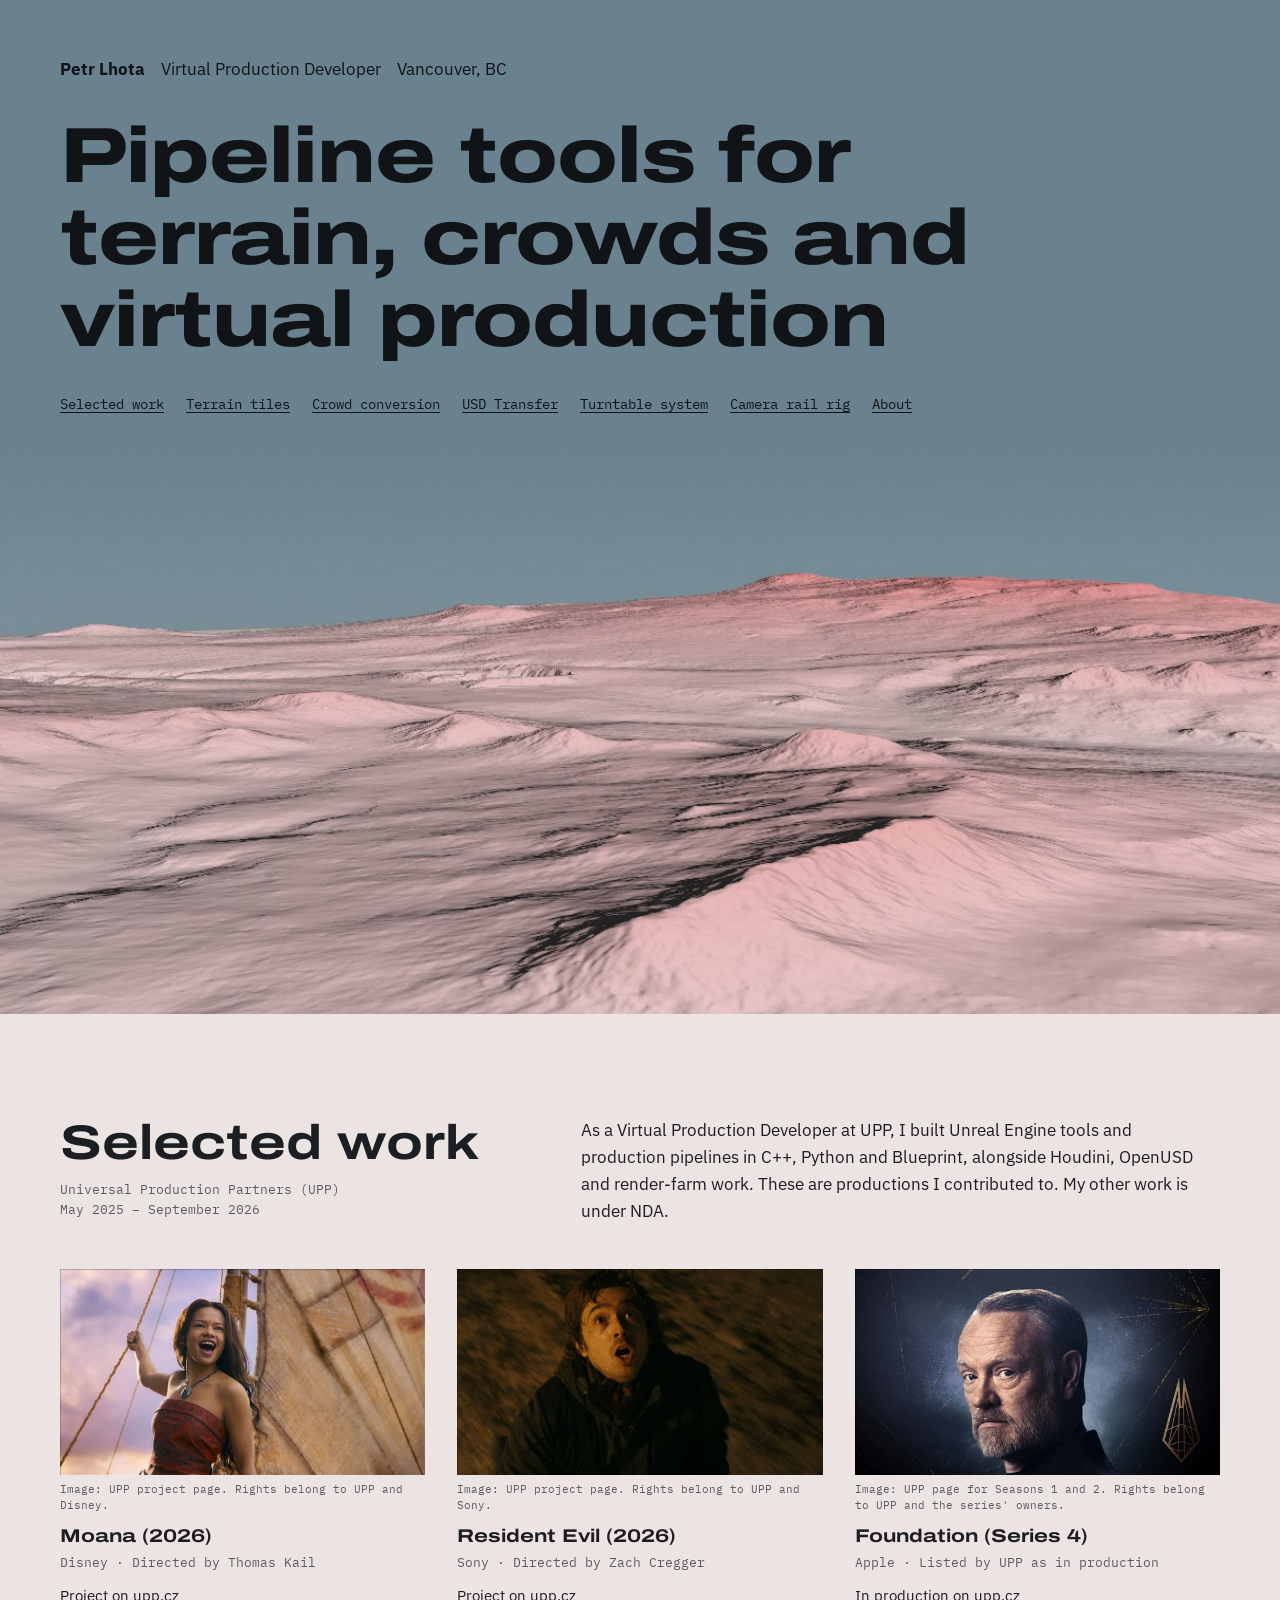
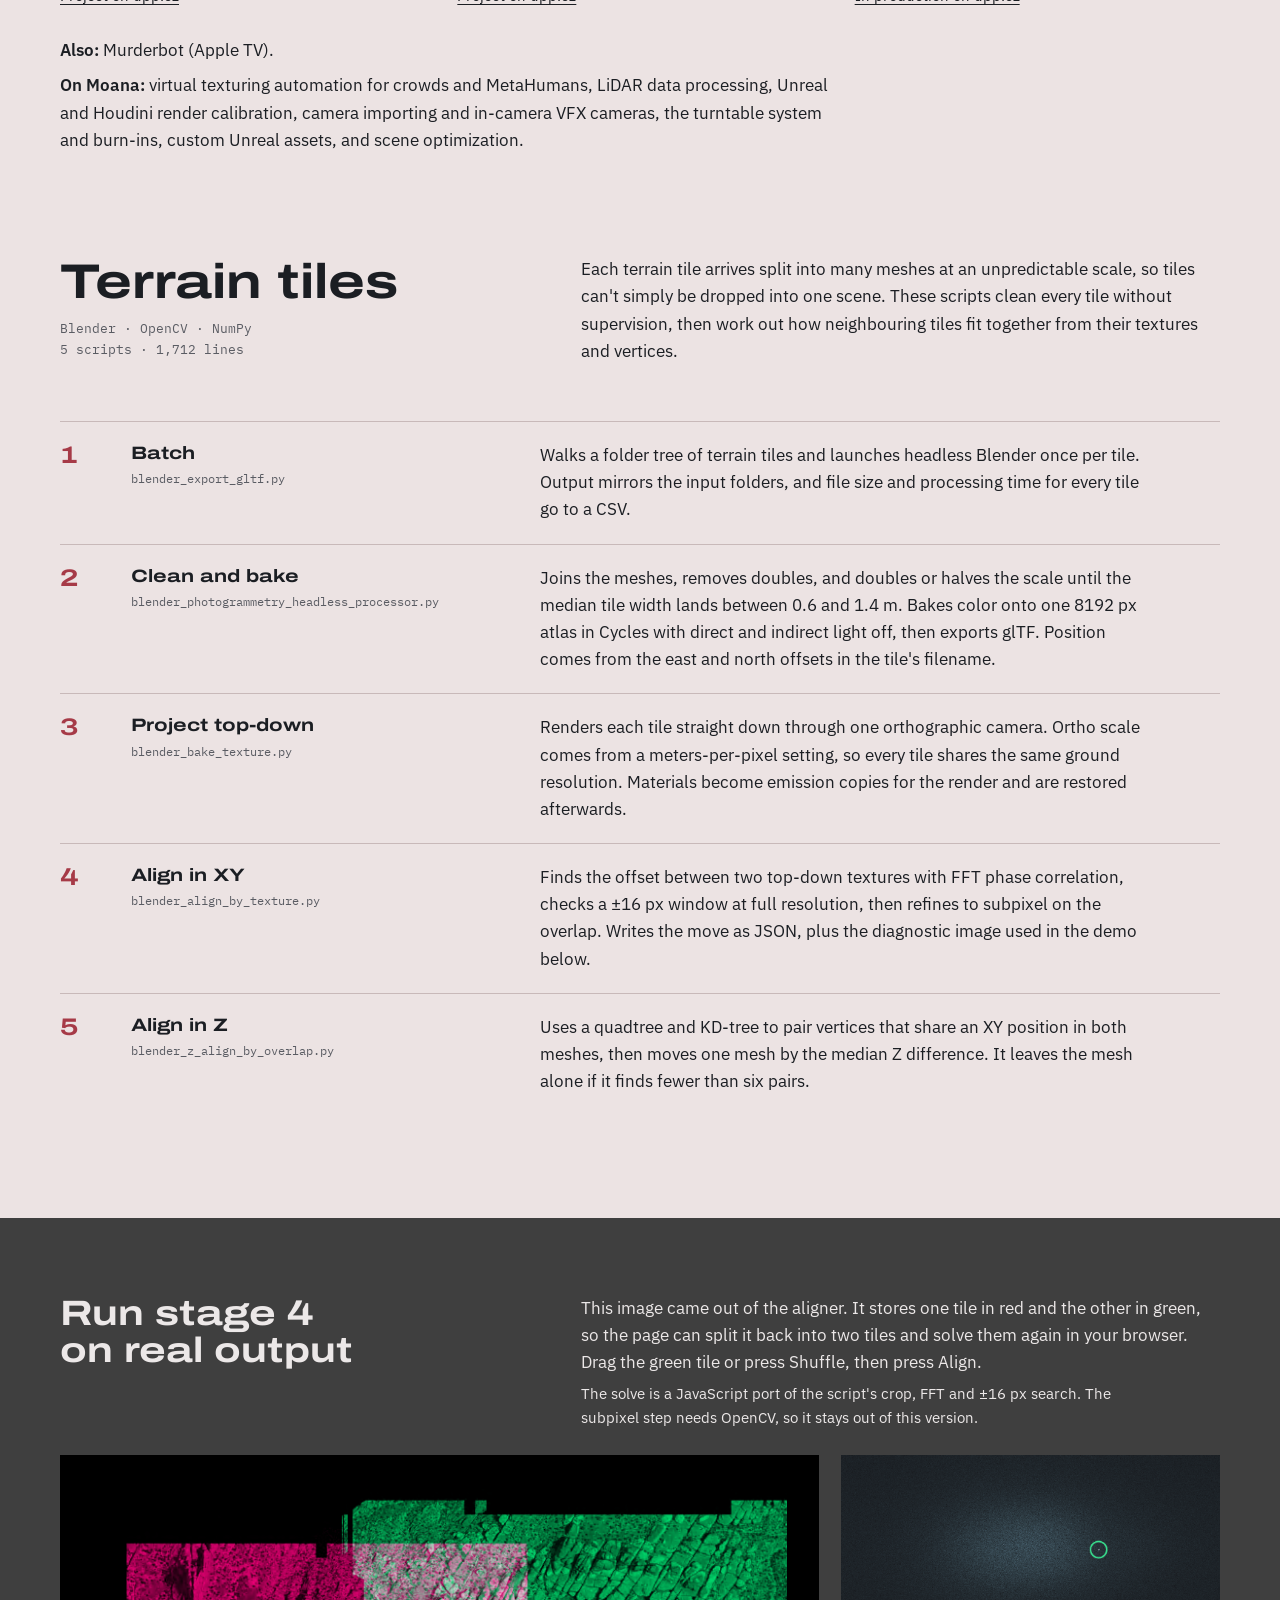
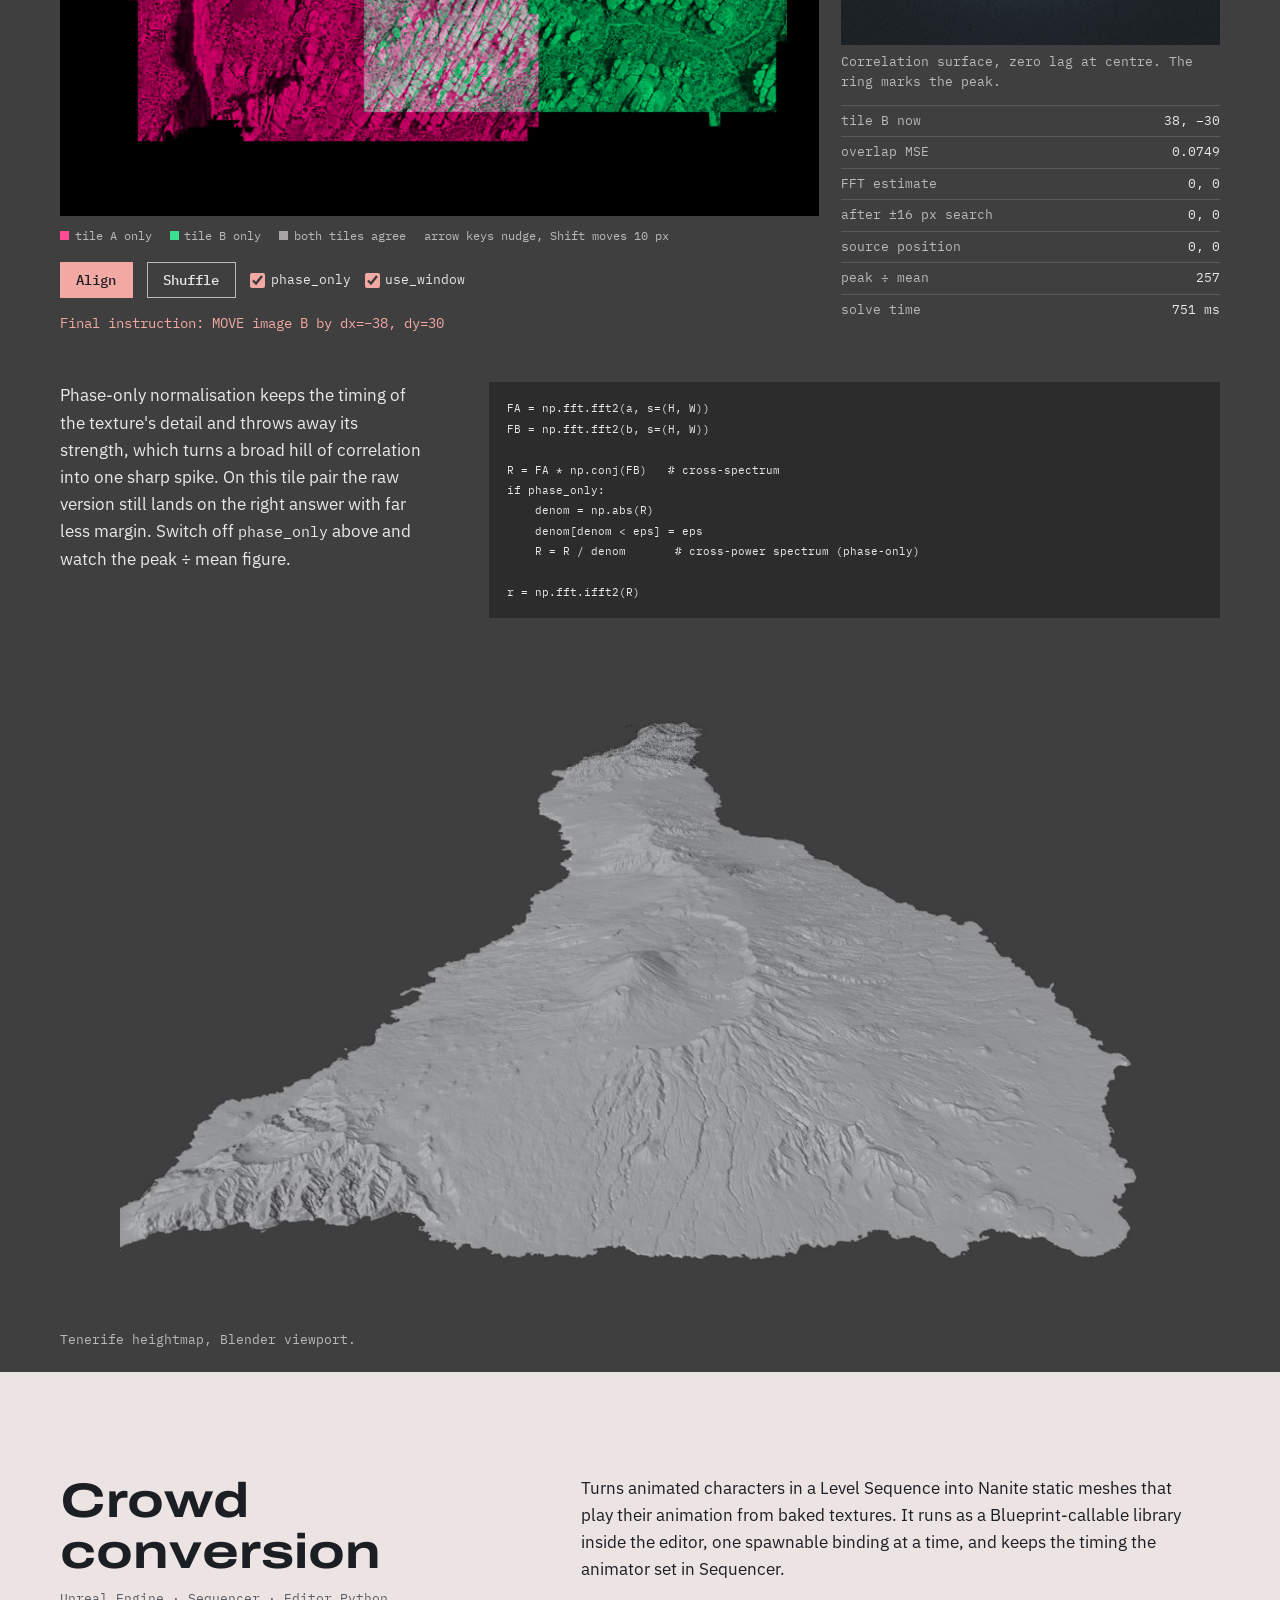
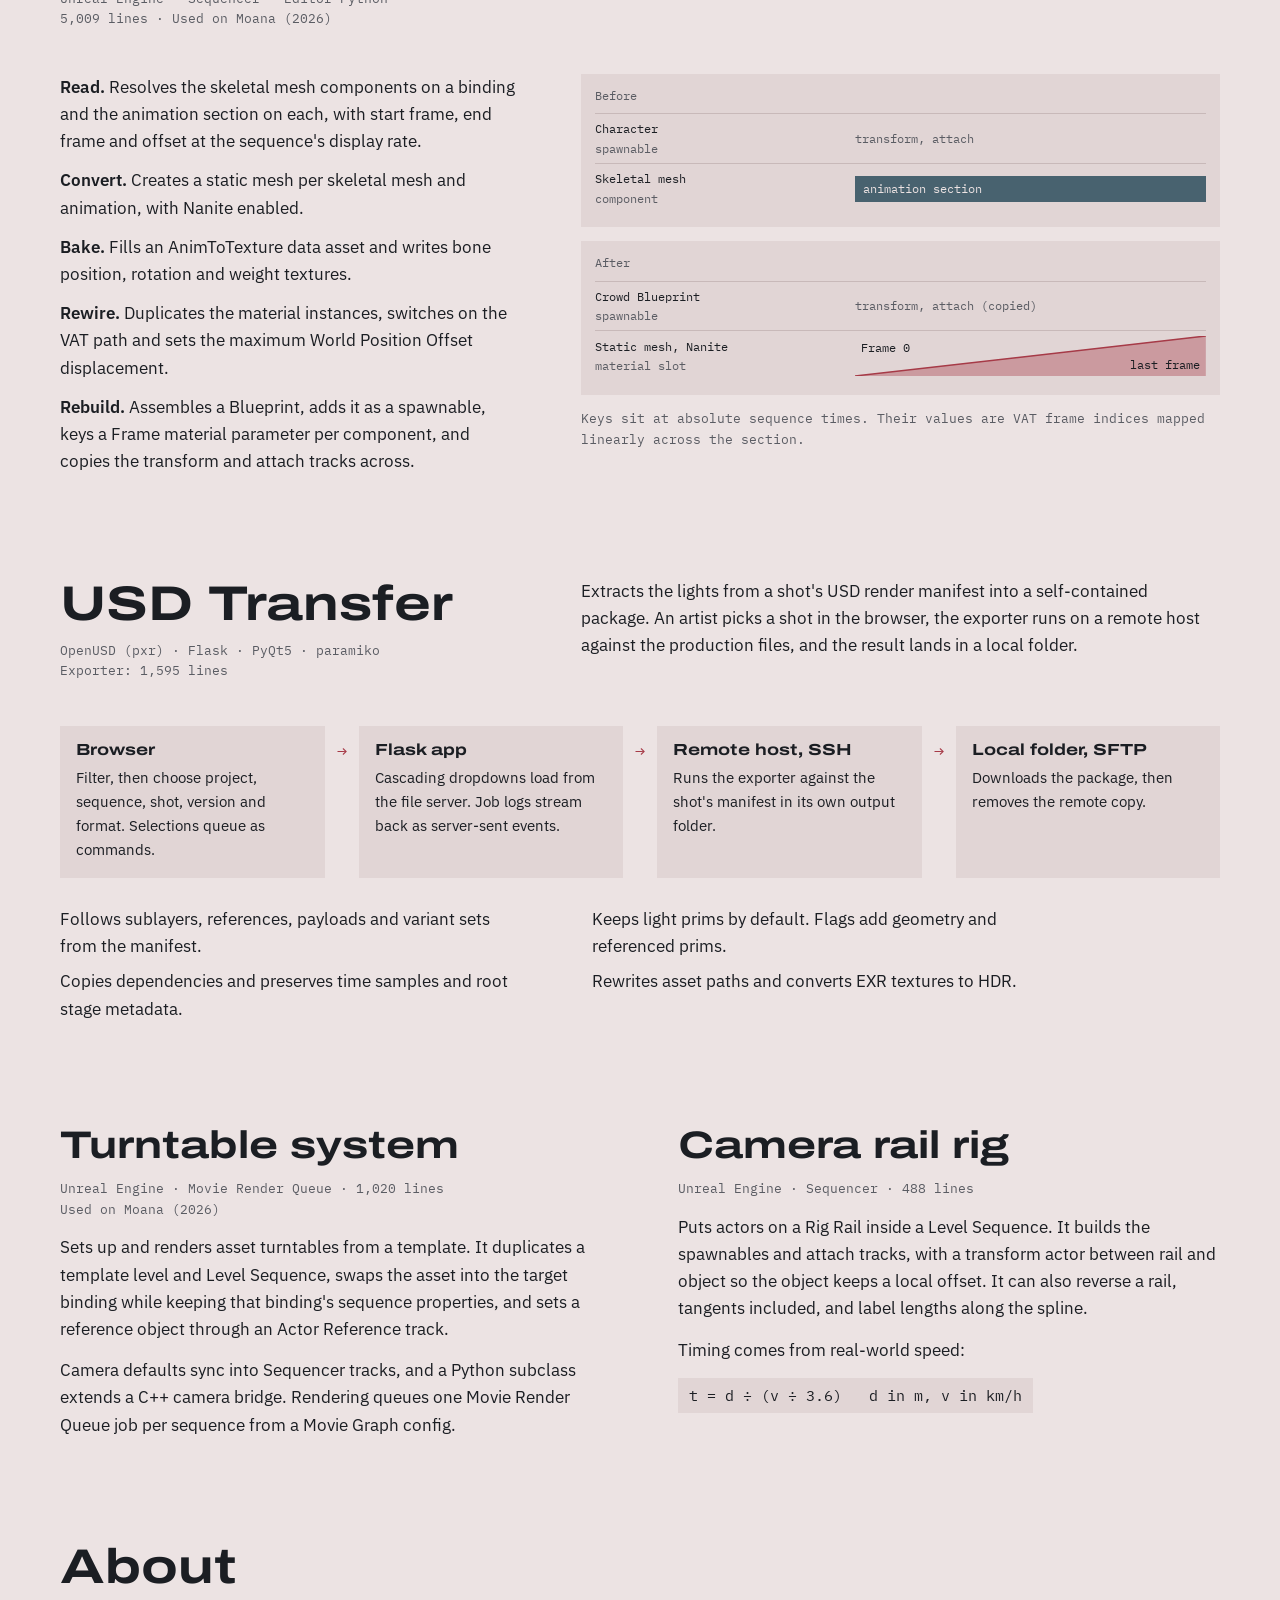
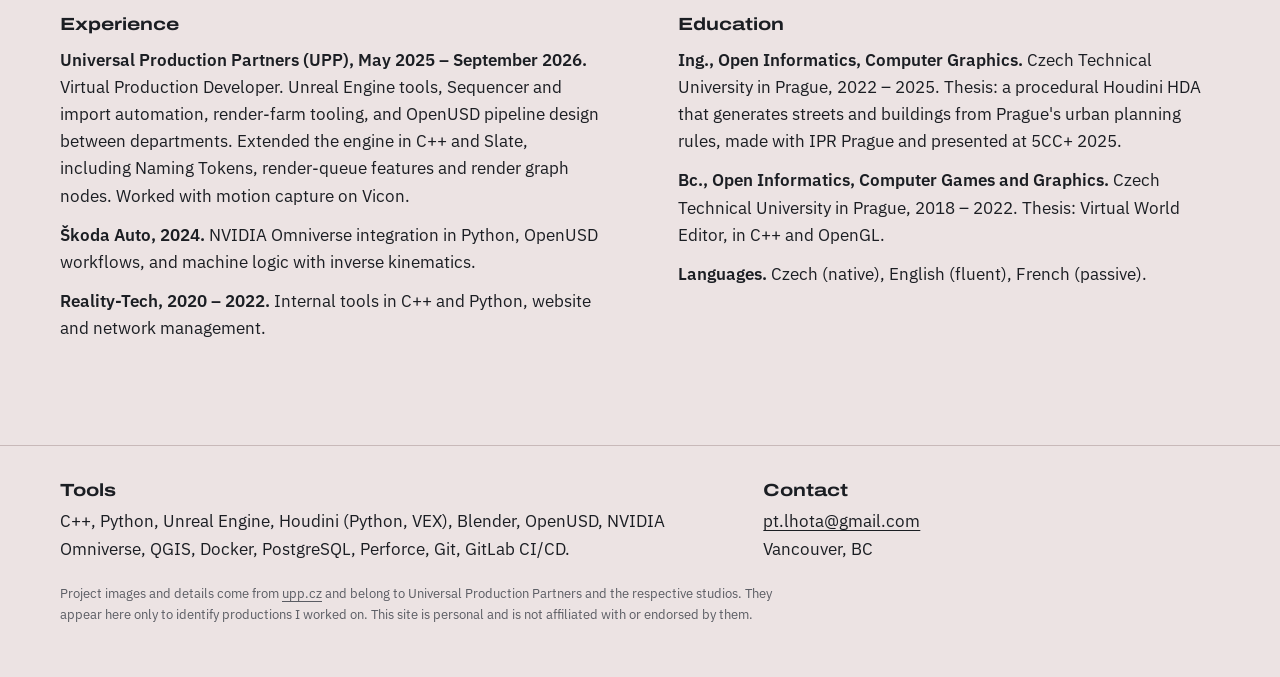
==== index.html @ bfefd185 "Publish portfolio site Co-Authored-By: Claude Opus 5.5 <noreply@anthropic.com>" ====
<!doctype html>
<html lang="en">
<head>
<meta charset="utf-8">
<meta name=viewport content="width=device-width,initial-scale=1,viewport-fit=cover"><style>:root{color-scheme:light;box-sizing:border-box;padding-top:env(safe-area-inset-top,0px);padding-bottom:env(safe-area-inset-bottom,0px)}html{scroll-padding-top:env(safe-area-inset-top,0px)}body{margin:0;padding:0;font:14px -apple-system,BlinkMacSystemFont,sans-serif;background:#fff;color:#000}img{max-width:100%}[hidden]:not([hidden=until-found i]){display:none!important}</style>
<title>Petr Lhota | Virtual Production Developer</title>
<meta name="description" content="Petr Lhota, Virtual Production Developer. Pipeline tools for terrain, crowds and virtual production.">
<meta property="og:title" content="Petr Lhota | Virtual Production Developer">
<meta property="og:description" content="Petr Lhota, Virtual Production Developer. Pipeline tools for terrain, crowds and virtual production.">
<meta property="og:type" content="website">
<meta property="og:url" content="https://peeteal.github.io/code_portfolio/">
<link rel="preconnect" href="https://fonts.googleapis.com">
<link rel="preconnect" href="https://fonts.gstatic.com" crossorigin>
<link rel="stylesheet" href="https://fonts.googleapis.com/css2?family=Archivo:wdth,wght@62..125,500..800&family=IBM+Plex+Mono:wght@400;500&family=IBM+Plex+Sans:ital,wght@0,400;0,500;0,600;1,400&display=swap">
<style>
/* Layout: the hero grows out of the terrain render's own sky, the body takes its pale rock tone,
   and the demo sits in a band of Blender viewport grey so the Tenerife render bleeds into it. */
:root {
  --bg: #ECE3E3; --surface: #E1D5D5; --ink: #1B1E23; --muted: #5A5C63; --line: #C8B9B9;
  --accent: #A63A47; --slate: #48626F;
  --sky: #6A828F; --sky-ink: #101417;
  --vp: #3F3F3F; --vp-deep: #2C2C2D; --vp-ink: #ECE8E8; --vp-muted: #BDB9B9; --vp-line: #5A5A5B;
  --chan-a: #FF4B93; --chan-b: #39E08F; --hot: #F2A9A4;
  --display: "Archivo", "Arial Narrow", Arial, sans-serif;
  --body: "IBM Plex Sans", "Segoe UI", system-ui, sans-serif;
  --mono: "IBM Plex Mono", ui-monospace, Consolas, monospace;
  --gutter: clamp(16px, 4vw, 40px);
}
@media (prefers-color-scheme: dark) {
  :root:not([data-theme="light"]) {
    --bg: #191B1F; --surface: #23262B; --ink: #EEE6E5; --muted: #A9A4A8; --line: #383C43;
    --accent: #F2A9A4; --slate: #9AB5C3; color-scheme: dark;
  }
}
:root[data-theme="dark"] {
  --bg: #191B1F; --surface: #23262B; --ink: #EEE6E5; --muted: #A9A4A8; --line: #383C43;
  --accent: #F2A9A4; --slate: #9AB5C3; color-scheme: dark;
}

body { background: var(--bg); color: var(--ink); font: 400 1.0625rem/1.6 var(--body); }
*, *::before, *::after { box-sizing: border-box; }
img, canvas, svg { display: block; max-width: 100%; }
a { color: inherit; text-underline-offset: 3px; text-decoration-thickness: 1px; }
a:hover { color: var(--accent); }
:focus-visible { outline: 2px solid var(--accent); outline-offset: 2px; }
h1, h2, h3, p, ol, ul, dl, dd, figure, pre { margin: 0; padding: 0; }
ol, ul { list-style: none; }
h1, h2, h3 { font-family: var(--display); font-stretch: 125%; font-weight: 700; line-height: 1.05; text-wrap: balance; }
code, pre, .mono { font-family: var(--mono); font-size: .86em; }

.wrap {
  max-width: 1240px; margin-inline: auto;
  padding-left: max(var(--gutter), env(safe-area-inset-left, 0px));
  padding-right: max(var(--gutter), env(safe-area-inset-right, 0px));
}

/* Hero */
.hero { background: var(--sky); color: var(--sky-ink); }
.hero .wrap { display: grid; gap: clamp(20px, 3vw, 32px); padding-top: clamp(28px, 5vw, 56px); padding-bottom: clamp(20px, 3vw, 36px); }
.who { display: flex; flex-wrap: wrap; align-items: baseline; gap: 8px 16px; }
.hero h1 { font-size: clamp(2.05rem, 6.1vw, 5.1rem); font-weight: 800; letter-spacing: -.012em; max-width: 19ch; }
.hero nav { font-family: var(--mono); font-size: .86rem; display: flex; flex-wrap: wrap; gap: 6px 22px; }
.hero a:hover { color: var(--sky-ink); text-decoration-thickness: 2px; }
.hero :focus-visible { outline-color: var(--sky-ink); }
.hero-img { width: 100%; height: clamp(210px, 44vw, 700px); object-fit: cover; object-position: top; }
.cap { font-family: var(--mono); font-size: .8rem; color: var(--muted); }

/* Sections */
.section { padding-block: clamp(52px, 8vw, 104px); }
.section + .section { padding-top: 0; }
.head { display: grid; grid-template-columns: minmax(0, 5fr) minmax(0, 7fr); gap: 18px clamp(24px, 5vw, 64px); align-items: start; }
.head h2 { font-size: clamp(1.8rem, 3.8vw, 3.1rem); }
.tags { font-family: var(--mono); font-size: .8rem; color: var(--muted); margin-top: 12px; }
.lead { max-width: 62ch; }
.lead + .lead { margin-top: 12px; }

.stages { margin-top: clamp(32px, 5vw, 56px); }
.stages li { display: grid; grid-template-columns: 3.2rem minmax(0, 4fr) minmax(0, 7fr); gap: 6px 20px; padding-block: 20px; border-top: 1px solid var(--line); }
.stages .n { font-family: var(--display); font-stretch: 125%; font-weight: 700; font-size: 1.5rem; line-height: 1.15; color: var(--accent); font-variant-numeric: tabular-nums; }
.stages h3 { font-size: 1.12rem; line-height: 1.25; }
.stages code { display: block; margin-top: 5px; color: var(--muted); overflow-wrap: anywhere; font-size: .76rem; }
.stages p { max-width: 62ch; }

/* Selected work */
.work { display: grid; grid-template-columns: repeat(3, minmax(0, 1fr)); gap: clamp(20px, 3vw, 32px); margin-top: clamp(28px, 4vw, 44px); }
.work img { width: 100%; aspect-ratio: 16 / 9; object-fit: cover; }
.work figcaption { font-family: var(--mono); font-size: .7rem; line-height: 1.45; color: var(--muted); margin: 6px 0 12px; }
.work h3 { font-size: 1.15rem; line-height: 1.2; }
.work .tags { margin: 6px 0 8px; }
.work a { font-size: .95rem; }
.credits { display: grid; gap: 8px; margin-top: 28px; max-width: 78ch; }
.credits b { font-weight: 600; }

/* Demo band */
.vp { background: var(--vp); color: var(--vp-ink); padding-block: clamp(44px, 6vw, 80px) 0; }
.vp :focus-visible { outline-color: var(--hot); }
.vp-head { display: grid; grid-template-columns: minmax(0, 5fr) minmax(0, 7fr); gap: 14px clamp(24px, 5vw, 64px); margin-bottom: 26px; }
.vp h3 { font-size: clamp(1.45rem, 2.8vw, 2.2rem); }
.vp-head p { max-width: 62ch; color: var(--vp-ink); }
.demo { display: grid; grid-template-columns: minmax(0, 8fr) minmax(0, 4fr); gap: 22px; align-items: start; }
#comp { width: 100%; height: auto; background: #000; cursor: grab; touch-action: pan-y; }
#comp:active { cursor: grabbing; }
.keys { display: flex; flex-wrap: wrap; gap: 4px 18px; margin-top: 10px; font-family: var(--mono); font-size: .78rem; color: var(--vp-muted); }
.keys i { display: inline-block; width: .72em; height: .72em; margin-right: .45em; font-style: normal; }
.k-a { background: var(--chan-a); } .k-b { background: var(--chan-b); } .k-ab { background: #A9A3A6; }
.ctrl { display: flex; flex-wrap: wrap; align-items: center; gap: 10px 14px; margin-top: 16px; }
button { font: 500 .88rem var(--mono); padding: .6em 1.1em; border: 1px solid var(--vp-muted); background: transparent; color: var(--vp-ink); cursor: pointer; border-radius: 0; }
button:hover { background: var(--vp-deep); }
button.go { background: var(--hot); border-color: var(--hot); color: #1B1E23; }
button.go:hover { background: #F7C3BF; }
button:disabled { opacity: .55; cursor: wait; }
.ctrl label { display: inline-flex; gap: .45em; align-items: center; font-family: var(--mono); font-size: .8rem; cursor: pointer; }
.ctrl input { accent-color: var(--hot); width: 15px; height: 15px; margin: 0; }
#surface { width: 100%; height: auto; background: #15171A; }
.side .cap { color: var(--vp-muted); margin: 7px 0 12px; }
.read { font-family: var(--mono); font-size: .8rem; }
.read div { display: flex; justify-content: space-between; gap: 12px; padding-block: 5px; border-top: 1px solid var(--vp-line); }
.read dt { color: var(--vp-muted); }
.read dd { font-variant-numeric: tabular-nums; text-align: right; }
#status { font-family: var(--mono); font-size: .86rem; margin-top: 14px; min-height: 1.6em; color: var(--hot); }
.note { font-size: .92rem; color: var(--vp-muted); max-width: 66ch; margin-top: 6px; }
.excerpt { margin-top: clamp(30px, 4vw, 48px); display: grid; grid-template-columns: minmax(0, 4fr) minmax(0, 8fr); gap: 14px clamp(24px, 5vw, 64px); }
.excerpt p { max-width: 42ch; }
pre { background: var(--vp-deep); padding: 16px 18px; overflow-x: auto; line-height: 1.55; font-size: .82rem; }
.fig-vp { margin-top: clamp(24px, 3vw, 40px); }
.fig-vp img { width: 100%; max-width: 1040px; margin-inline: auto; }
.fig-vp figcaption { color: var(--vp-muted); padding-bottom: 22px; }

/* Crowd conversion */
.cols { display: grid; grid-template-columns: minmax(0, 5fr) minmax(0, 7fr); gap: 24px clamp(24px, 5vw, 64px); margin-top: clamp(28px, 4vw, 44px); align-items: start; }
.tick { display: grid; gap: 12px; }
.tick b { font-weight: 600; }
.seq { font-family: var(--mono); font-size: .76rem; display: grid; gap: 14px; }
.seq-panel { background: var(--surface); padding: 12px 14px 14px; }
.seq-panel > span { display: block; color: var(--muted); margin-bottom: 8px; }
.track { display: grid; grid-template-columns: minmax(0, 5fr) minmax(0, 7fr); gap: 10px; align-items: center; padding-block: 5px; border-top: 1px solid var(--line); }
.track small { display: block; font-size: 1em; color: var(--muted); }
.bar { height: 26px; display: flex; align-items: center; padding-inline: 8px; color: #fff; white-space: nowrap; overflow: hidden; }
.bar.skel { background: var(--slate); color: var(--bg); }
.bar.none { background: none; padding: 0; color: var(--muted); white-space: normal; height: auto; }
.ramp { position: relative; height: 40px; }
.ramp svg { position: absolute; inset: 0; width: 100%; height: 100%; }
.ramp span { position: absolute; bottom: 2px; right: 6px; color: var(--ink); }
.ramp em { position: absolute; top: 2px; left: 6px; font-style: normal; color: var(--ink); }

/* USD flow */
.flow { display: grid; grid-template-columns: repeat(4, minmax(0, 1fr)); gap: clamp(22px, 3vw, 34px); margin-top: clamp(28px, 4vw, 44px); }
.flow li { position: relative; background: var(--surface); padding: 14px 16px 16px; }
.flow li:not(:last-child)::after { content: "\2192"; position: absolute; right: calc(-1 * clamp(22px, 3vw, 34px)); width: clamp(22px, 3vw, 34px); top: 12px; text-align: center; color: var(--accent); font-family: var(--mono); }
.flow h3 { font-size: 1rem; line-height: 1.25; margin-bottom: 6px; }
.flow p { font-size: .94rem; }
.keeps { margin-top: 28px; display: grid; grid-template-columns: repeat(2, minmax(0, 1fr)); gap: 8px clamp(24px, 5vw, 64px); max-width: 1000px; }

/* Sequencer tools */
.pair { display: grid; grid-template-columns: repeat(2, minmax(0, 1fr)); gap: 40px clamp(32px, 6vw, 80px); }
.pair h2 { font-size: clamp(1.6rem, 3vw, 2.4rem); }
.pair p { margin-top: 14px; max-width: 58ch; }
.eq { display: inline-block; font-family: var(--mono); font-size: .95rem; background: var(--surface); padding: .35em .7em; margin-top: 16px; }

/* About */
.about-title { font-size: clamp(1.8rem, 3.8vw, 3.1rem); margin-bottom: 24px; }
.about { display: grid; grid-template-columns: repeat(2, minmax(0, 1fr)); gap: 32px clamp(32px, 6vw, 80px); }
.about h3 { font-size: 1.1rem; margin-bottom: 12px; }

/* Footer */
footer { border-top: 1px solid var(--line); padding-block: 36px 52px; }
footer .wrap { display: grid; grid-template-columns: minmax(0, 7fr) minmax(0, 5fr); gap: 20px clamp(24px, 5vw, 64px); align-items: start; }
footer h2 { font-size: 1.1rem; margin-bottom: 8px; }
.legal { grid-column: 1 / -1; font-size: .82rem; color: var(--muted); max-width: 90ch; }

@media (max-width: 820px) {
  .head, .vp-head, .demo, .excerpt, .cols, .pair, footer .wrap, .keeps, .work, .about { grid-template-columns: minmax(0, 1fr); }
  .stages li { grid-template-columns: 2.4rem minmax(0, 1fr); }
  .stages p { grid-column: 2; }
  .flow { grid-template-columns: minmax(0, 1fr); gap: 26px; }
  .flow li:not(:last-child)::after { content: "\2193"; right: auto; left: 16px; top: auto; bottom: -25px; width: auto; }
  .surface-wrap { max-width: 460px; }
}
@media (prefers-reduced-motion: reduce) { html { scroll-behavior: auto; } }
</style>
</head>
<body>
<header class="hero">
  <div class="wrap">
    <p class="who"><strong>Petr Lhota</strong> <span>Virtual Production Developer</span> <span>Vancouver, BC</span></p>
    <h1>Pipeline tools for terrain, crowds and virtual production</h1>
    <nav aria-label="Projects">
      <a href="#work">Selected work</a>
      <a href="#terrain">Terrain tiles</a>
      <a href="#crowds">Crowd conversion</a>
      <a href="#usd">USD Transfer</a>
      <a href="#turntable">Turntable system</a>
      <a href="#rail">Camera rail rig</a>
      <a href="#about">About</a>
    </nav>
  </div>
  <img class="hero-img" src="[data-uri]" alt="Render of pale pink volcanic terrain with rounded cones and dark ridges under a slate-blue sky.">
</header>

<main>
  <section class="section" id="work">
    <div class="wrap">
      <div class="head">
        <div>
          <h2>Selected work</h2>
          <p class="tags">Universal Production Partners (UPP)<br>May 2025 – September 2026</p>
        </div>
        <div>
          <p class="lead">As a Virtual Production Developer at UPP, I built Unreal Engine tools and production pipelines in C++, Python and Blueprint, alongside Houdini, OpenUSD and render-farm work. These are productions I contributed to. My other work is under NDA.</p>
        </div>
      </div>
      <ul class="work">
        <li>
          <figure>
            <img src="[data-uri]" alt="Moana smiling on the deck of a sailing canoe, one hand on the rigging." loading="lazy">
            <figcaption>Image: UPP project page. Rights belong to UPP and Disney.</figcaption>
          </figure>
          <h3>Moana (2026)</h3>
          <p class="tags">Disney · Directed by Thomas Kail</p>
          <a href="https://www.upp.cz/film-tv/moana-2026">Project on upp.cz</a>
        </li>
        <li>
          <figure>
            <img src="[data-uri]" alt="A frightened young man in a dark jacket stares upward at night." loading="lazy">
            <figcaption>Image: UPP project page. Rights belong to UPP and Sony.</figcaption>
          </figure>
          <h3>Resident Evil (2026)</h3>
          <p class="tags">Sony · Directed by Zach Cregger</p>
          <a href="https://www.upp.cz/film-tv/resident-evil-2026">Project on upp.cz</a>
        </li>
        <li>
          <figure>
            <img src="[data-uri]" alt="Portrait of Jared Harris as Hari Seldon against a dark starfield." loading="lazy">
            <figcaption>Image: UPP page for Seasons 1 and 2. Rights belong to UPP and the series' owners.</figcaption>
          </figure>
          <h3>Foundation (Series 4)</h3>
          <p class="tags">Apple · Listed by UPP as in production</p>
          <a href="https://www.upp.cz/film-tv/in-production">In production on upp.cz</a>
        </li>
      </ul>
      <div class="credits">
        <p><b>Also:</b> Murderbot (Apple TV).</p>
        <p><b>On Moana:</b> virtual texturing automation for crowds and MetaHumans, LiDAR data processing, Unreal and Houdini render calibration, camera importing and in-camera VFX cameras, the turntable system and burn-ins, custom Unreal assets, and scene optimization.</p>
      </div>
    </div>
  </section>

  <section class="section" id="terrain">
    <div class="wrap">
      <div class="head">
        <div>
          <h2>Terrain tiles</h2>
          <p class="tags">Blender · OpenCV · NumPy<br>5 scripts · 1,712 lines</p>
        </div>
        <div>
          <p class="lead">Each terrain tile arrives split into many meshes at an unpredictable scale, so tiles can't simply be dropped into one scene. These scripts clean every tile without supervision, then work out how neighbouring tiles fit together from their textures and vertices.</p>
        </div>
      </div>
      <ol class="stages">
        <li>
          <span class="n">1</span>
          <div><h3>Batch</h3><code>blender_export_gltf.py</code></div>
          <p>Walks a folder tree of terrain tiles and launches headless Blender once per tile. Output mirrors the input folders, and file size and processing time for every tile go to a CSV.</p>
        </li>
        <li>
          <span class="n">2</span>
          <div><h3>Clean and bake</h3><code>blender_photogrammetry_headless_processor.py</code></div>
          <p>Joins the meshes, removes doubles, and doubles or halves the scale until the median tile width lands between 0.6 and 1.4 m. Bakes color onto one 8192 px atlas in Cycles with direct and indirect light off, then exports glTF. Position comes from the east and north offsets in the tile's filename.</p>
        </li>
        <li>
          <span class="n">3</span>
          <div><h3>Project top-down</h3><code>blender_bake_texture.py</code></div>
          <p>Renders each tile straight down through one orthographic camera. Ortho scale comes from a meters-per-pixel setting, so every tile shares the same ground resolution. Materials become emission copies for the render and are restored afterwards.</p>
        </li>
        <li>
          <span class="n">4</span>
          <div><h3>Align in XY</h3><code>blender_align_by_texture.py</code></div>
          <p>Finds the offset between two top-down textures with FFT phase correlation, checks a ±16 px window at full resolution, then refines to subpixel on the overlap. Writes the move as JSON, plus the diagnostic image used in the demo below.</p>
        </li>
        <li>
          <span class="n">5</span>
          <div><h3>Align in Z</h3><code>blender_z_align_by_overlap.py</code></div>
          <p>Uses a quadtree and KD-tree to pair vertices that share an XY position in both meshes, then moves one mesh by the median Z difference. It leaves the mesh alone if it finds fewer than six pairs.</p>
        </li>
      </ol>
    </div>
  </section>

  <section class="vp" aria-labelledby="demo-title">
    <div class="wrap">
      <div class="vp-head">
        <h3 id="demo-title">Run stage 4 on real output</h3>
        <div>
          <p>This image came out of the aligner. It stores one tile in red and the other in green, so the page can split it back into two tiles and solve them again in your browser. Drag the green tile or press Shuffle, then press Align.</p>
          <p class="note">The solve is a JavaScript port of the script's crop, FFT and ±16 px search. The subpixel step needs OpenCV, so it stays out of this version.</p>
        </div>
      </div>
      <div class="demo">
        <div>
          <canvas id="comp" width="781" height="371" tabindex="0" role="application" aria-label="Two terrain texture tiles overlaid. Drag, or use the arrow keys, to move tile B."></canvas>
          <p class="keys"><span><i class="k-a"></i>tile A only</span><span><i class="k-b"></i>tile B only</span><span><i class="k-ab"></i>both tiles agree</span><span>arrow keys nudge, Shift moves 10 px</span></p>
          <div class="ctrl">
            <button id="align" class="go" type="button">Align</button>
            <button id="shuffle" type="button">Shuffle</button>
            <label><input id="phase" type="checkbox" checked> phase_only</label>
            <label><input id="hann" type="checkbox" checked> use_window</label>
          </div>
          <p id="status" role="status">Loading tiles…</p>
        </div>
        <div class="side">
          <div class="surface-wrap"><canvas id="surface" width="512" height="256" role="img" aria-label="Correlation surface with the strongest peak circled."></canvas></div>
          <p class="cap">Correlation surface, zero lag at centre. The ring marks the peak.</p>
          <dl class="read">
            <div><dt>tile B now</dt><dd id="r-now">–</dd></div>
            <div><dt>overlap MSE</dt><dd id="r-mse">–</dd></div>
            <div><dt>FFT estimate</dt><dd id="r-fft">–</dd></div>
            <div><dt>after ±16 px search</dt><dd id="r-ref">–</dd></div>
            <div><dt>source position</dt><dd>0, 0</dd></div>
            <div><dt>peak ÷ mean</dt><dd id="r-peak">–</dd></div>
            <div><dt>solve time</dt><dd id="r-ms">–</dd></div>
          </dl>
        </div>
      </div>
      <div class="excerpt">
        <p>Phase-only normalisation keeps the timing of the texture's detail and throws away its strength, which turns a broad hill of correlation into one sharp spike. On this tile pair the raw version still lands on the right answer with far less margin. Switch off <code>phase_only</code> above and watch the peak ÷ mean figure.</p>
        <pre><code>FA = np.fft.fft2(a, s=(H, W))
FB = np.fft.fft2(b, s=(H, W))

R = FA * np.conj(FB)   # cross-spectrum
if phase_only:
    denom = np.abs(R)
    denom[denom &lt; eps] = eps
    R = R / denom       # cross-power spectrum (phase-only)

r = np.fft.ifft2(R)</code></pre>
      </div>
      <figure class="fig-vp">
        <img src="[data-uri]" alt="Grey relief model of Tenerife in a Blender viewport, showing the Teide cone, its caldera rim and the ravines running down to the coast.">
        <figcaption class="cap">Tenerife heightmap, Blender viewport.</figcaption>
      </figure>
    </div>
  </section>

  <section class="section" id="crowds" style="padding-top: clamp(52px, 8vw, 104px)">
    <div class="wrap">
      <div class="head">
        <div>
          <h2>Crowd conversion</h2>
          <p class="tags">Unreal Engine · Sequencer · Editor Python<br>5,009 lines · Used on Moana (2026)</p>
        </div>
        <p class="lead">Turns animated characters in a Level Sequence into Nanite static meshes that play their animation from baked textures. It runs as a Blueprint-callable library inside the editor, one spawnable binding at a time, and keeps the timing the animator set in Sequencer.</p>
      </div>
      <div class="cols">
        <ol class="tick">
          <li><b>Read.</b> Resolves the skeletal mesh components on a binding and the animation section on each, with start frame, end frame and offset at the sequence's display rate.</li>
          <li><b>Convert.</b> Creates a static mesh per skeletal mesh and animation, with Nanite enabled.</li>
          <li><b>Bake.</b> Fills an AnimToTexture data asset and writes bone position, rotation and weight textures.</li>
          <li><b>Rewire.</b> Duplicates the material instances, switches on the VAT path and sets the maximum World Position Offset displacement.</li>
          <li><b>Rebuild.</b> Assembles a Blueprint, adds it as a spawnable, keys a Frame material parameter per component, and copies the transform and attach tracks across.</li>
        </ol>
        <div class="seq" role="img" aria-label="Schematic of a Sequencer binding before and after conversion. Before, a skeletal mesh component plays an animation section. After, a static mesh component has a Frame material parameter that rises linearly across the same section.">
          <div class="seq-panel">
            <span>Before</span>
            <div class="track"><div>Character<small>spawnable</small></div><div class="bar none">transform, attach</div></div>
            <div class="track"><div>Skeletal mesh<small>component</small></div><div class="bar skel">animation section</div></div>
          </div>
          <div class="seq-panel">
            <span>After</span>
            <div class="track"><div>Crowd Blueprint<small>spawnable</small></div><div class="bar none">transform, attach (copied)</div></div>
            <div class="track"><div>Static mesh, Nanite<small>material slot</small></div>
              <div class="ramp"><svg viewBox="0 0 100 40" preserveAspectRatio="none" aria-hidden="true"><polygon points="0,40 100,0 100,40" fill="var(--accent)" fill-opacity=".38"/><line x1="0" y1="40" x2="100" y2="0" stroke="var(--accent)" stroke-width="1.5" vector-effect="non-scaling-stroke"/></svg><span>last frame</span><em>Frame 0</em></div>
            </div>
          </div>
          <p class="cap">Keys sit at absolute sequence times. Their values are VAT frame indices mapped linearly across the section.</p>
        </div>
      </div>
    </div>
  </section>

  <section class="section" id="usd">
    <div class="wrap">
      <div class="head">
        <div>
          <h2>USD Transfer</h2>
          <p class="tags">OpenUSD (pxr) · Flask · PyQt5 · paramiko<br>Exporter: 1,595 lines</p>
        </div>
        <p class="lead">Extracts the lights from a shot's USD render manifest into a self-contained package. An artist picks a shot in the browser, the exporter runs on a remote host against the production files, and the result lands in a local folder.</p>
      </div>
      <ol class="flow">
        <li><h3>Browser</h3><p>Filter, then choose project, sequence, shot, version and format. Selections queue as commands.</p></li>
        <li><h3>Flask app</h3><p>Cascading dropdowns load from the file server. Job logs stream back as server-sent events.</p></li>
        <li><h3>Remote host, SSH</h3><p>Runs the exporter against the shot's manifest in its own output folder.</p></li>
        <li><h3>Local folder, SFTP</h3><p>Downloads the package, then removes the remote copy.</p></li>
      </ol>
      <ul class="keeps">
        <li>Follows sublayers, references, payloads and variant sets from the manifest.</li>
        <li>Keeps light prims by default. Flags add geometry and referenced prims.</li>
        <li>Copies dependencies and preserves time samples and root stage metadata.</li>
        <li>Rewrites asset paths and converts EXR textures to HDR.</li>
      </ul>
    </div>
  </section>

  <section class="section">
    <div class="wrap pair">
      <article id="turntable">
        <h2>Turntable system</h2>
        <p class="tags">Unreal Engine · Movie Render Queue · 1,020 lines<br>Used on Moana (2026)</p>
        <p>Sets up and renders asset turntables from a template. It duplicates a template level and Level Sequence, swaps the asset into the target binding while keeping that binding's sequence properties, and sets a reference object through an Actor Reference track.</p>
        <p>Camera defaults sync into Sequencer tracks, and a Python subclass extends a C++ camera bridge. Rendering queues one Movie Render Queue job per sequence from a Movie Graph config.</p>
      </article>
      <article id="rail">
        <h2>Camera rail rig</h2>
        <p class="tags">Unreal Engine · Sequencer · 488 lines</p>
        <p>Puts actors on a Rig Rail inside a Level Sequence. It builds the spawnables and attach tracks, with a transform actor between rail and object so the object keeps a local offset. It can also reverse a rail, tangents included, and label lengths along the spline.</p>
        <p>Timing comes from real-world speed:</p>
        <p class="eq">t = d ÷ (v ÷ 3.6) &nbsp; d in m, v in km/h</p>
      </article>
    </div>
  </section>

  <section class="section" id="about">
    <div class="wrap">
      <h2 class="about-title">About</h2>
      <div class="about">
        <div>
          <h3>Experience</h3>
          <ul class="tick">
            <li><b>Universal Production Partners (UPP), May 2025 – September 2026.</b> Virtual Production Developer. Unreal Engine tools, Sequencer and import automation, render-farm tooling, and OpenUSD pipeline design between departments. Extended the engine in C++ and Slate, including Naming Tokens, render-queue features and render graph nodes. Worked with motion capture on Vicon.</li>
            <li><b>Škoda Auto, 2024.</b> NVIDIA Omniverse integration in Python, OpenUSD workflows, and machine logic with inverse kinematics.</li>
            <li><b>Reality-Tech, 2020 – 2022.</b> Internal tools in C++ and Python, website and network management.</li>
          </ul>
        </div>
        <div>
          <h3>Education</h3>
          <ul class="tick">
            <li><b>Ing., Open Informatics, Computer Graphics.</b> Czech Technical University in Prague, 2022 – 2025. Thesis: a procedural Houdini HDA that generates streets and buildings from Prague's urban planning rules, made with IPR Prague and presented at 5CC+ 2025.</li>
            <li><b>Bc., Open Informatics, Computer Games and Graphics.</b> Czech Technical University in Prague, 2018 – 2022. Thesis: Virtual World Editor, in C++ and OpenGL.</li>
            <li><b>Languages.</b> Czech (native), English (fluent), French (passive).</li>
          </ul>
        </div>
      </div>
    </div>
  </section>
</main>

<footer>
  <div class="wrap">
    <div>
      <h2>Tools</h2>
      <p>C++, Python, Unreal Engine, Houdini (Python, VEX), Blender, OpenUSD, NVIDIA Omniverse, QGIS, Docker, PostgreSQL, Perforce, Git, GitLab CI/CD.</p>
    </div>
    <div>
      <h2>Contact</h2>
      <p><a href="mailto:pt.lhota@gmail.com">pt.lhota@gmail.com</a></p>
      <p>Vancouver, BC</p>
    </div>
    <p class="legal">Project images and details come from <a href="https://www.upp.cz/">upp.cz</a> and belong to Universal Production Partners and the respective studios. They appear here only to identify productions I worked on. This site is personal and is not affiliated with or endorsed by them.</p>
  </div>
</footer>

<script>
/* Browser port of blender_align_by_texture.py: crop, FFT phase correlation, local L1 search. */
const Aligner = (() => {
  const THRESH = 8 / 255;

  function nextPow2(n) { let p = 1; while (p < n) p <<= 1; return p; }

  const twiddles = new Map();
  function table(n) {
    if (!twiddles.has(n)) {
      const c = new Float64Array(n / 2), s = new Float64Array(n / 2);
      for (let i = 0; i < n / 2; i++) { c[i] = Math.cos(2 * Math.PI * i / n); s[i] = Math.sin(2 * Math.PI * i / n); }
      twiddles.set(n, { c, s });
    }
    return twiddles.get(n);
  }

  function fft1(re, im, inverse) {
    const n = re.length, { c, s } = table(n);
    for (let i = 1, j = 0; i < n; i++) {
      let bit = n >> 1;
      for (; j & bit; bit >>= 1) j ^= bit;
      j ^= bit;
      if (i < j) {
        let t = re[i]; re[i] = re[j]; re[j] = t;
        t = im[i]; im[i] = im[j]; im[j] = t;
      }
    }
    const sign = inverse ? 1 : -1;
    for (let len = 2; len <= n; len <<= 1) {
      const half = len >> 1, step = n / len;
      for (let i = 0; i < n; i += len) {
        for (let k = 0; k < half; k++) {
          const wr = c[k * step], wi = sign * s[k * step];
          const a = i + k, b = a + half;
          const xr = re[b] * wr - im[b] * wi, xi = re[b] * wi + im[b] * wr;
          re[b] = re[a] - xr; im[b] = im[a] - xi;
          re[a] += xr; im[a] += xi;
        }
      }
    }
  }

  function fft2(re, im, W, H, inverse) {
    for (let y = 0; y < H; y++) fft1(re.subarray(y * W, (y + 1) * W), im.subarray(y * W, (y + 1) * W), inverse);
    const cr = new Float64Array(H), ci = new Float64Array(H);
    for (let x = 0; x < W; x++) {
      for (let y = 0; y < H; y++) { cr[y] = re[y * W + x]; ci[y] = im[y * W + x]; }
      fft1(cr, ci, inverse);
      for (let y = 0; y < H; y++) { re[y * W + x] = cr[y]; im[y * W + x] = ci[y]; }
    }
    if (inverse) { const k = W * H; for (let i = 0; i < k; i++) { re[i] /= k; im[i] /= k; } }
  }

  /* non_empty_bbox: tile is a Float32Array in [0,1] */
  function bbox(t, W, H) {
    let x0 = W, y0 = H, x1 = 0, y1 = 0;
    for (let y = 0; y < H; y++) for (let x = 0; x < W; x++) {
      if (t[y * W + x] > THRESH) {
        if (x < x0) x0 = x; if (x + 1 > x1) x1 = x + 1;
        if (y < y0) y0 = y; if (y + 1 > y1) y1 = y + 1;
      }
    }
    return { x0, y0, x1, y1, w: x1 - x0, h: y1 - y0 };
  }

  function hanning(n) {
    const w = new Float64Array(n);
    if (n === 1) { w[0] = 1; return w; }
    for (let i = 0; i < n; i++) w[i] = 0.5 - 0.5 * Math.cos(2 * Math.PI * i / (n - 1));
    return w;
  }

  /* mean-subtract and window one crop, then pad into a W x H complex buffer */
  function prepare(t, tW, box, W, H, useWindow) {
    const re = new Float64Array(W * H), im = new Float64Array(W * H);
    let sum = 0;
    for (let y = 0; y < box.h; y++) for (let x = 0; x < box.w; x++) sum += t[(y + box.y0) * tW + x + box.x0];
    const mean = sum / (box.w * box.h);
    const wy = hanning(box.h), wx = hanning(box.w);
    for (let y = 0; y < box.h; y++) for (let x = 0; x < box.w; x++) {
      const v = t[(y + box.y0) * tW + x + box.x0] - mean;
      re[y * W + x] = useWindow ? v * wy[y] * wx[x] : v;
    }
    return { re, im };
  }

  /* fft_cross_correlation_shift: returns the move for crop B plus the centred correlation map */
  function correlate(A, B, tW, boxA, boxB, opts) {
    const W = nextPow2(boxA.w + boxB.w), H = nextPow2(boxA.h + boxB.h), n = W * H;
    const a = prepare(A, tW, boxA, W, H, opts.window);
    const b = prepare(B, tW, boxB, W, H, opts.window);
    fft2(a.re, a.im, W, H, false);
    fft2(b.re, b.im, W, H, false);
    const rr = new Float64Array(n), ri = new Float64Array(n);
    for (let i = 0; i < n; i++) {
      let r = a.re[i] * b.re[i] + a.im[i] * b.im[i];
      let m = a.im[i] * b.re[i] - a.re[i] * b.im[i];
      if (opts.phaseOnly) {
        const d = Math.max(Math.hypot(r, m), 1e-9);
        r /= d; m /= d;
      }
      rr[i] = r; ri[i] = m;
    }
    fft2(rr, ri, W, H, true);
    const map = new Float32Array(n);
    let peak = -1, px = 0, py = 0, sum = 0;
    for (let y = 0; y < H; y++) for (let x = 0; x < W; x++) {
      const v = Math.hypot(rr[y * W + x], ri[y * W + x]);
      const sy = (y + H / 2) % H, sx = (x + W / 2) % W;
      map[sy * W + sx] = v;
      sum += v;
      if (v > peak) { peak = v; px = sx; py = sy; }
    }
    return { sx: px - W / 2, sy: py - H / 2, map, W, H, peak, mean: sum / n };
  }

  /* local_integer_refine: L1 over the frame overlap, B placed at tile offset (tx, ty) */
  function refine(A, B, W, H, tx0, ty0, radius) {
    let best = Infinity, bx = tx0, by = ty0;
    for (let dy = -radius; dy <= radius; dy++) {
      const ty = ty0 + dy, oy0 = Math.max(0, ty), oy1 = Math.min(H, ty + H);
      if (oy1 <= oy0) continue;
      for (let dx = -radius; dx <= radius; dx++) {
        const tx = tx0 + dx, ox0 = Math.max(0, tx), ox1 = Math.min(W, tx + W);
        if (ox1 <= ox0) continue;
        let score = 0;
        for (let y = oy0; y < oy1; y++) {
          const ia = y * W, ib = (y - ty) * W - tx;
          for (let x = ox0; x < ox1; x++) {
            const d = A[ia + x] - B[ib + x];
            score += d < 0 ? -d : d;
          }
        }
        if (score < best) { best = score; bx = tx; by = ty; }
      }
    }
    return { tx: bx, ty: by, score: best };
  }

  /* process(): returns where B should sit relative to A, independent of where it sits now */
  function solve(A, B, W, H, opts) {
    const t0 = performance.now();
    const boxA = bbox(A, W, H), boxB = bbox(B, W, H);
    const c = correlate(A, B, W, boxA, boxB, opts);
    const fftX = boxA.x0 - boxB.x0 + c.sx, fftY = boxA.y0 - boxB.y0 + c.sy;
    const t1 = performance.now();
    const r = refine(A, B, W, H, fftX, fftY, opts.radius);
    const t2 = performance.now();
    return { fftX, fftY, tx: r.tx, ty: r.ty, corr: c, boxA, boxB, fftMs: t1 - t0, refineMs: t2 - t1 };
  }

  return { solve, bbox };
})();

(() => {
  const TEX = "[data-uri]";
  const M = 56;              // room around the tiles for dragging, px
  const $ = id => document.getElementById(id);
  const comp = $('comp'), surface = $('surface'), statusEl = $('status');
  const ctx = comp.getContext('2d'), sctx = surface.getContext('2d');
  const reduced = matchMedia('(prefers-reduced-motion: reduce)').matches;
  const opts = { phaseOnly: true, window: true, radius: 16 };
  let A, B, W, H, CW, CH, frame, result = null, busy = false, tween = 0, drag = null;
  let ox = 38, oy = -30;     // tile B relative to its source position

  const fmt = n => (n < 0 ? '−' + -n : String(n));
  const pair = (x, y) => fmt(x) + ', ' + fmt(y);
  const clamp = v => Math.max(-M, Math.min(M, v));

  /* The composite holds A in red and B in green. Rows without real content are blanked so
     stray resampling pixels can't stretch a tile's crop. The tall image is turned on its side. */
  function split(img) {
    const c = document.createElement('canvas');
    const W0 = c.width = img.width, H0 = c.height = img.height;
    const g = c.getContext('2d', { willReadFrequently: true });
    g.drawImage(img, 0, 0);
    const d = g.getImageData(0, 0, W0, H0).data;
    W = H0; H = W0;
    A = new Float32Array(W * H); B = new Float32Array(W * H);
    for (let y = 0; y < H0; y++) {
      let ra = 0, rb = 0;
      for (let x = 0; x < W0; x++) { const i = (y * W0 + x) * 4; if (d[i] > 32) ra++; if (d[i + 1] > 32) rb++; }
      const keepA = ra > W0 * .15, keepB = rb > W0 * .15;
      for (let x = 0; x < W0; x++) {
        const i = (y * W0 + x) * 4, t = x * W + (H0 - 1 - y);
        A[t] = keepA ? d[i] / 255 : 0;
        B[t] = keepB ? d[i + 1] / 255 : 0;
      }
    }
    CW = comp.width = W + 2 * M; CH = comp.height = H + 2 * M;
    frame = ctx.createImageData(CW, CH);
  }

  /* compute_diff_and_overlap: R from A, G from B, blue is their average */
  function render() {
    const px = frame.data, T = 8 / 255;
    let err = 0, n = 0;
    for (let y = 0; y < CH; y++) {
      const ay = y - M, by = ay - oy;
      for (let x = 0; x < CW; x++) {
        const ax = x - M, bx = ax - ox, i = (y * CW + x) * 4;
        const a = ax >= 0 && ax < W && ay >= 0 && ay < H ? A[ay * W + ax] : 0;
        const b = bx >= 0 && bx < W && by >= 0 && by < H ? B[by * W + bx] : 0;
        px[i] = a * 255; px[i + 1] = b * 255; px[i + 2] = (a + b) * 127.5; px[i + 3] = 255;
        if (a > T && b > T) { err += (a - b) * (a - b); n++; }
      }
    }
    ctx.putImageData(frame, 0, 0);
    $('r-now').textContent = pair(ox, oy);
    $('r-mse').textContent = n ? (err / n).toFixed(4) : '–';
    say();
  }

  function say(text) {
    if (text) { statusEl.textContent = text; return; }
    if (!result) return;
    const dx = result.tx - ox, dy = result.ty - oy;
    statusEl.textContent = dx || dy
      ? 'Final instruction: MOVE image B by dx=' + fmt(dx) + ', dy=' + fmt(dy)
      : 'Aligned. Tile B sits at ' + pair(ox, oy) + '.';
  }

  /* Shared ramp for the correlation surface, built from the page palette */
  const ramp = (() => {
    const stops = [[0, 21, 23, 26], [.3, 72, 98, 111], [.68, 242, 169, 164], [1, 255, 255, 255]];
    const lut = new Uint8Array(256 * 3);
    for (let i = 0; i < 256; i++) {
      const t = i / 255;
      let s = 0;
      while (s < stops.length - 2 && t > stops[s + 1][0]) s++;
      const a = stops[s], b = stops[s + 1], k = (t - a[0]) / (b[0] - a[0]);
      for (let c = 0; c < 3; c++) lut[i * 3 + c] = a[c + 1] + (b[c + 1] - a[c + 1]) * k;
    }
    return lut;
  })();

  function drawSurface(c) {
    const sw = surface.width, sh = surface.height, fx = c.W / sw, fy = c.H / sh;
    const img = sctx.createImageData(sw, sh), px = img.data;
    for (let y = 0; y < sh; y++) for (let x = 0; x < sw; x++) {
      let top = 0;
      for (let v = y * fy | 0; v < (y + 1) * fy; v++) for (let u = x * fx | 0; u < (x + 1) * fx; u++) {
        const m = c.map[v * c.W + u];
        if (m > top) top = m;
      }
      const k = Math.min(255, Math.sqrt(top / c.peak) * 255) | 0, i = (y * sw + x) * 4;
      px[i] = ramp[k * 3]; px[i + 1] = ramp[k * 3 + 1]; px[i + 2] = ramp[k * 3 + 2]; px[i + 3] = 255;
    }
    sctx.putImageData(img, 0, 0);
    sctx.strokeStyle = '#39E08F'; sctx.lineWidth = 2;
    sctx.beginPath();
    sctx.arc((c.sx + c.W / 2) / fx, (c.sy + c.H / 2) / fy, 11, 0, Math.PI * 2);
    sctx.stroke();
  }

  function setBusy(on) {
    busy = on;
    $('align').disabled = $('shuffle').disabled = on;
  }

  function run(then) {
    if (busy) return;
    setBusy(true); say('Solving…');
    setTimeout(() => {
      result = Aligner.solve(A, B, W, H, opts);
      drawSurface(result.corr);
      $('r-fft').textContent = pair(result.fftX, result.fftY);
      $('r-ref').textContent = pair(result.tx, result.ty);
      $('r-peak').textContent = Math.round(result.corr.peak / result.corr.mean).toLocaleString('en');
      $('r-ms').textContent = Math.round(result.fftMs + result.refineMs).toLocaleString('en') + ' ms';
      setBusy(false); say();
      if (then) then();
    }, 40);
  }

  function glide(tx, ty) {
    cancelAnimationFrame(tween);
    if (reduced) { ox = tx; oy = ty; render(); return; }
    const sx = ox, sy = oy, t0 = performance.now(), dur = 560;
    const step = now => {
      const k = Math.min(1, (now - t0) / dur), e = 1 - Math.pow(1 - k, 3);
      ox = Math.round(sx + (tx - sx) * e); oy = Math.round(sy + (ty - sy) * e);
      render();
      if (k < 1) tween = requestAnimationFrame(step);
    };
    tween = requestAnimationFrame(step);
  }

  $('align').addEventListener('click', () => run(() => glide(result.tx, result.ty)));
  $('shuffle').addEventListener('click', () => {
    const pick = () => (Math.random() < .5 ? -1 : 1) * (18 + Math.floor(Math.random() * (M - 17)));
    glide(pick(), pick());
  });
  $('phase').addEventListener('change', e => { opts.phaseOnly = e.target.checked; run(); });
  $('hann').addEventListener('change', e => { opts.window = e.target.checked; run(); });

  comp.addEventListener('pointerdown', e => {
    if (!frame) return;
    cancelAnimationFrame(tween);
    drag = { x: e.clientX, y: e.clientY, ox, oy };
    comp.setPointerCapture(e.pointerId);
  });
  comp.addEventListener('pointermove', e => {
    if (!drag) return;
    const k = CW / comp.getBoundingClientRect().width;
    ox = clamp(drag.ox + Math.round((e.clientX - drag.x) * k));
    oy = clamp(drag.oy + Math.round((e.clientY - drag.y) * k));
    render();
  });
  const stop = () => { drag = null; };
  comp.addEventListener('pointerup', stop);
  comp.addEventListener('pointercancel', stop);
  comp.addEventListener('keydown', e => {
    const step = e.shiftKey ? 10 : 1;
    const move = { ArrowLeft: [-step, 0], ArrowRight: [step, 0], ArrowUp: [0, -step], ArrowDown: [0, step] }[e.key];
    if (!move || !frame) return;
    e.preventDefault();
    cancelAnimationFrame(tween);
    ox = clamp(ox + move[0]); oy = clamp(oy + move[1]);
    render();
  });

  const img = new Image();
  img.onload = () => { split(img); render(); run(); };
  img.onerror = () => say('The tile image did not load. Reload the page to try again.');
  img.src = TEX;
})();
</script>

</body></html>
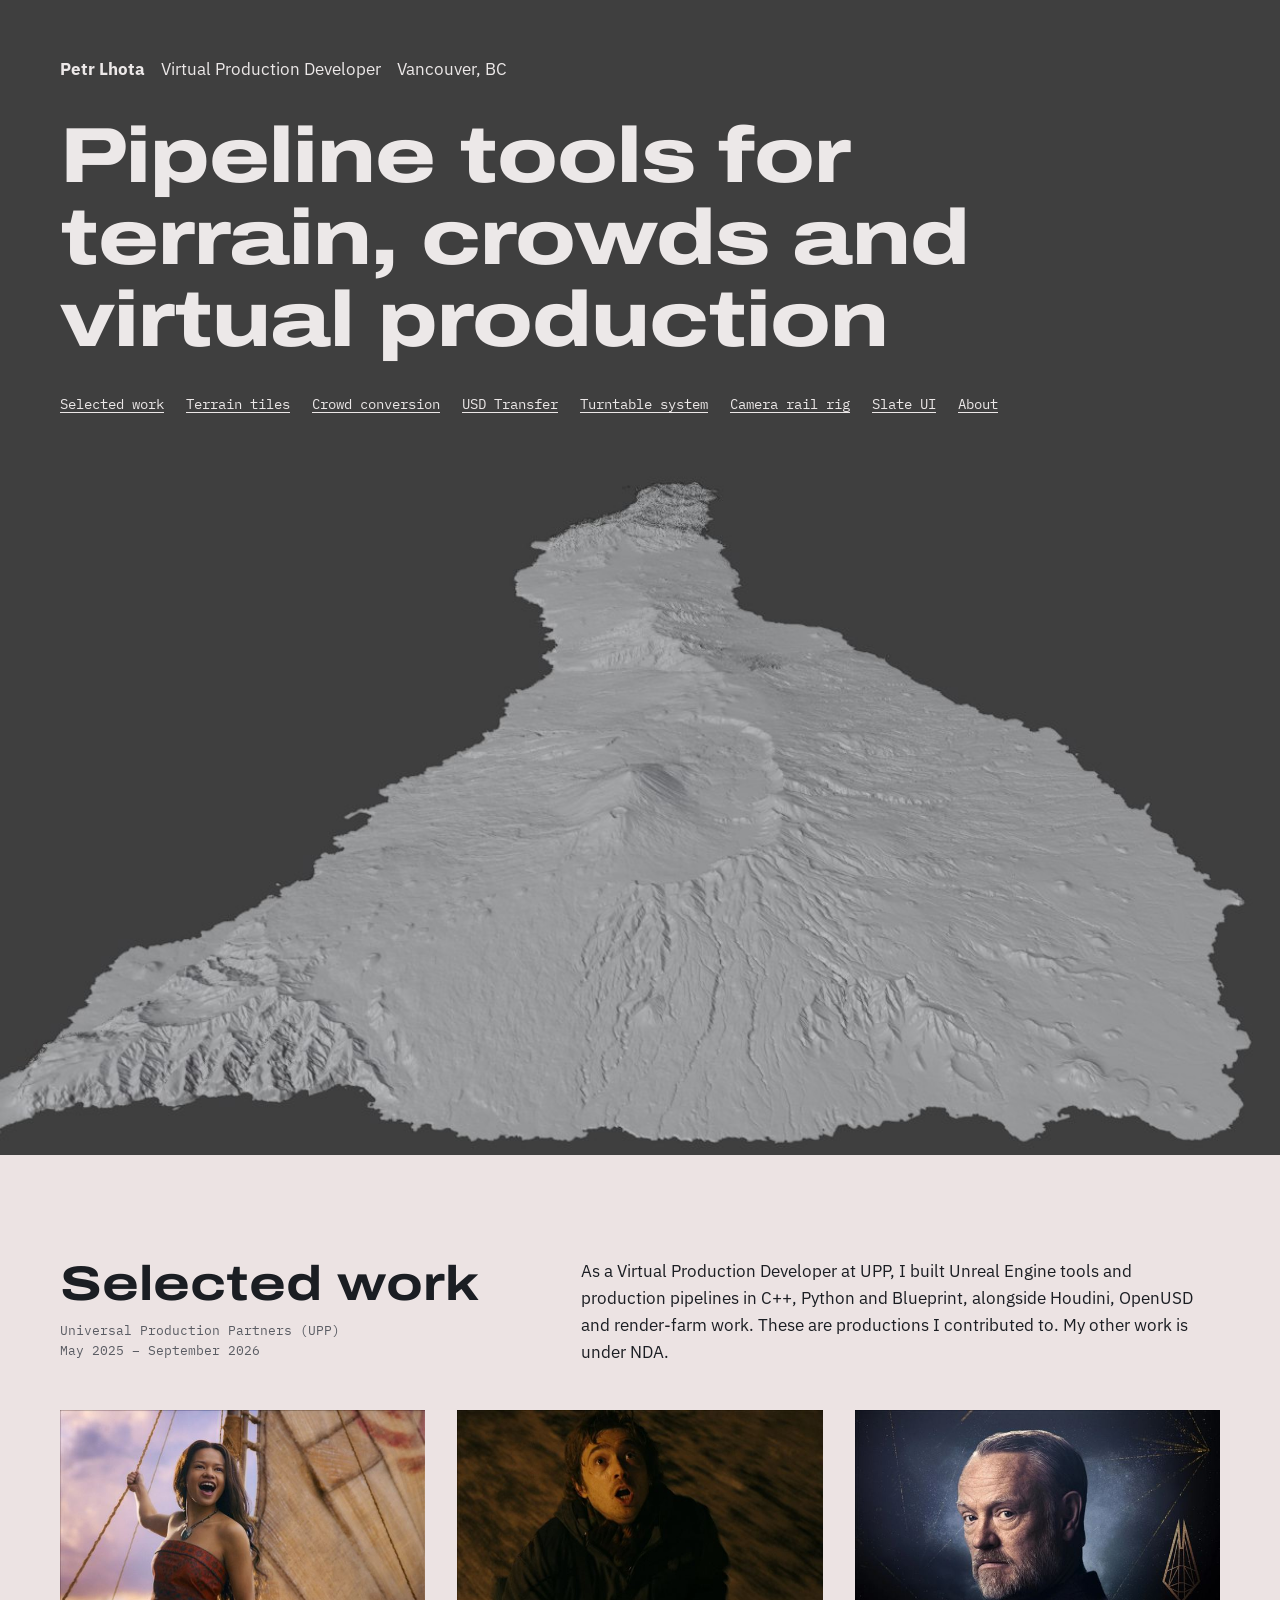
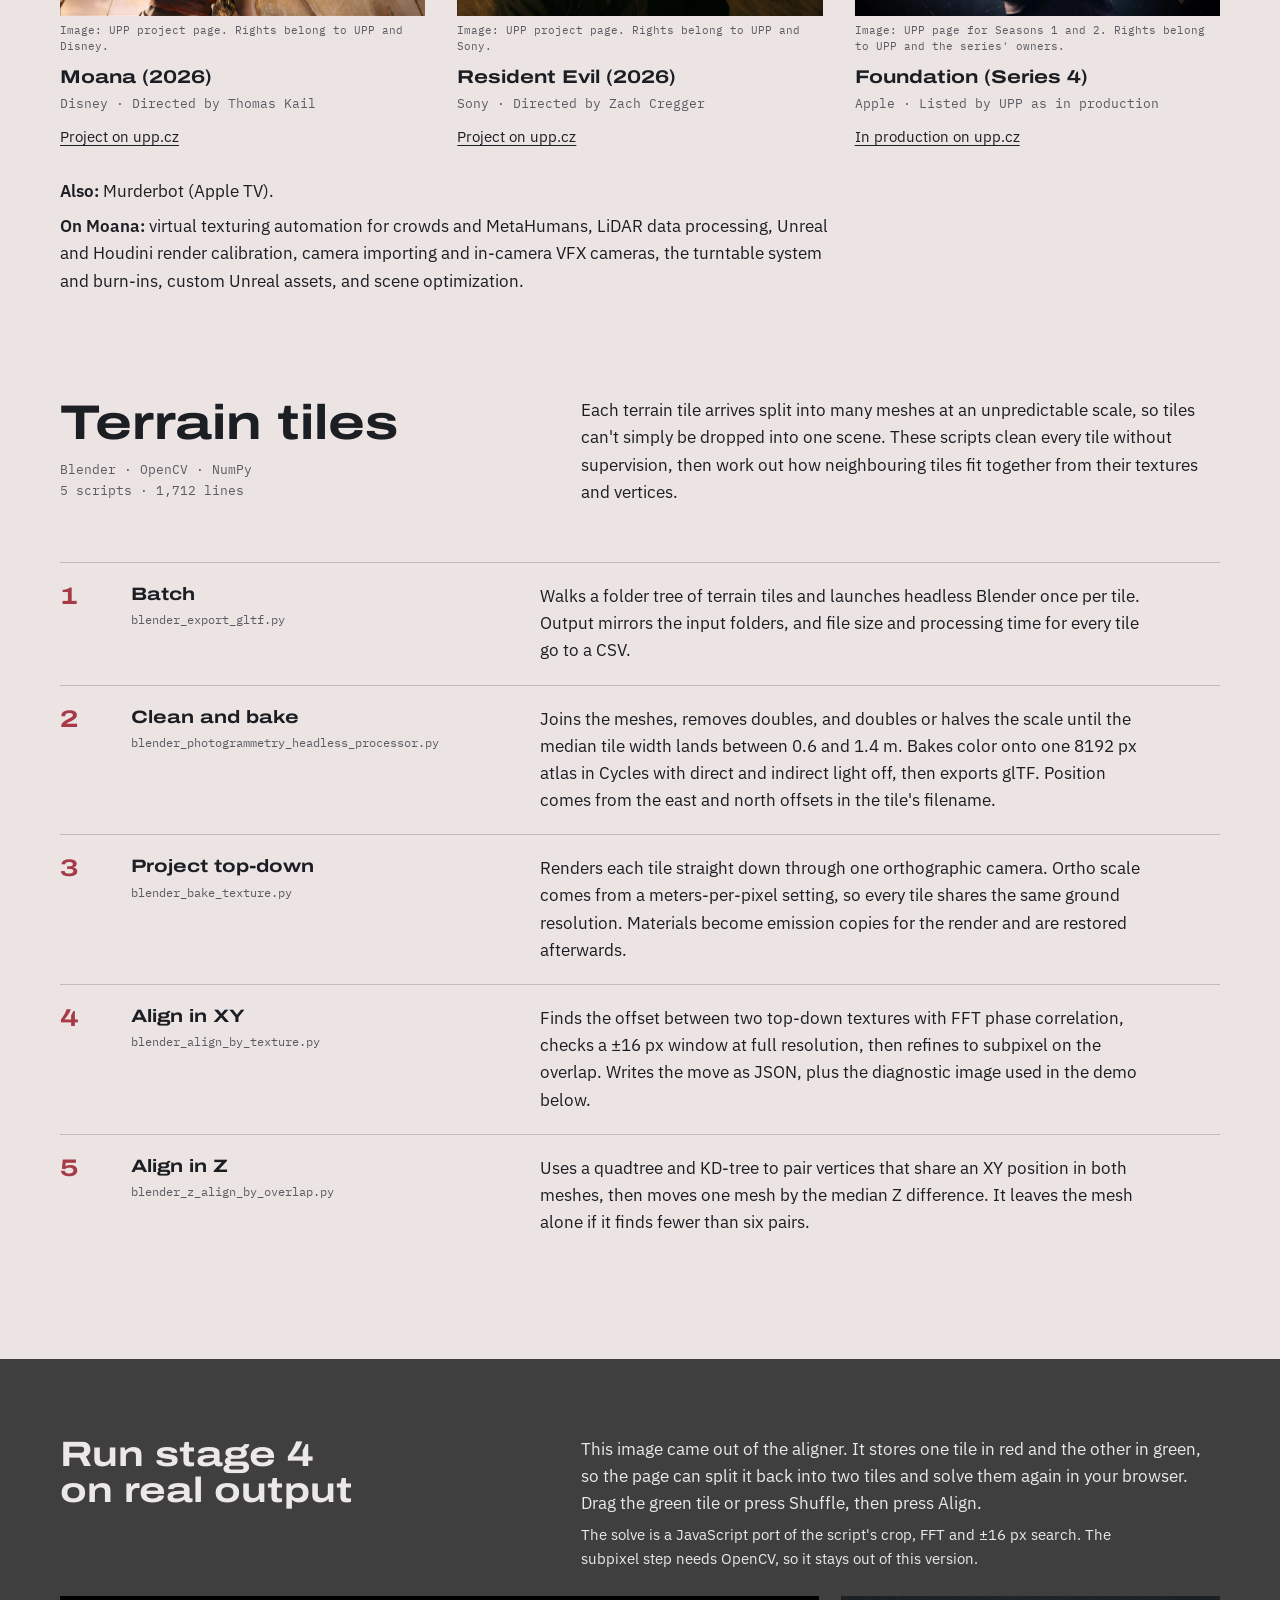
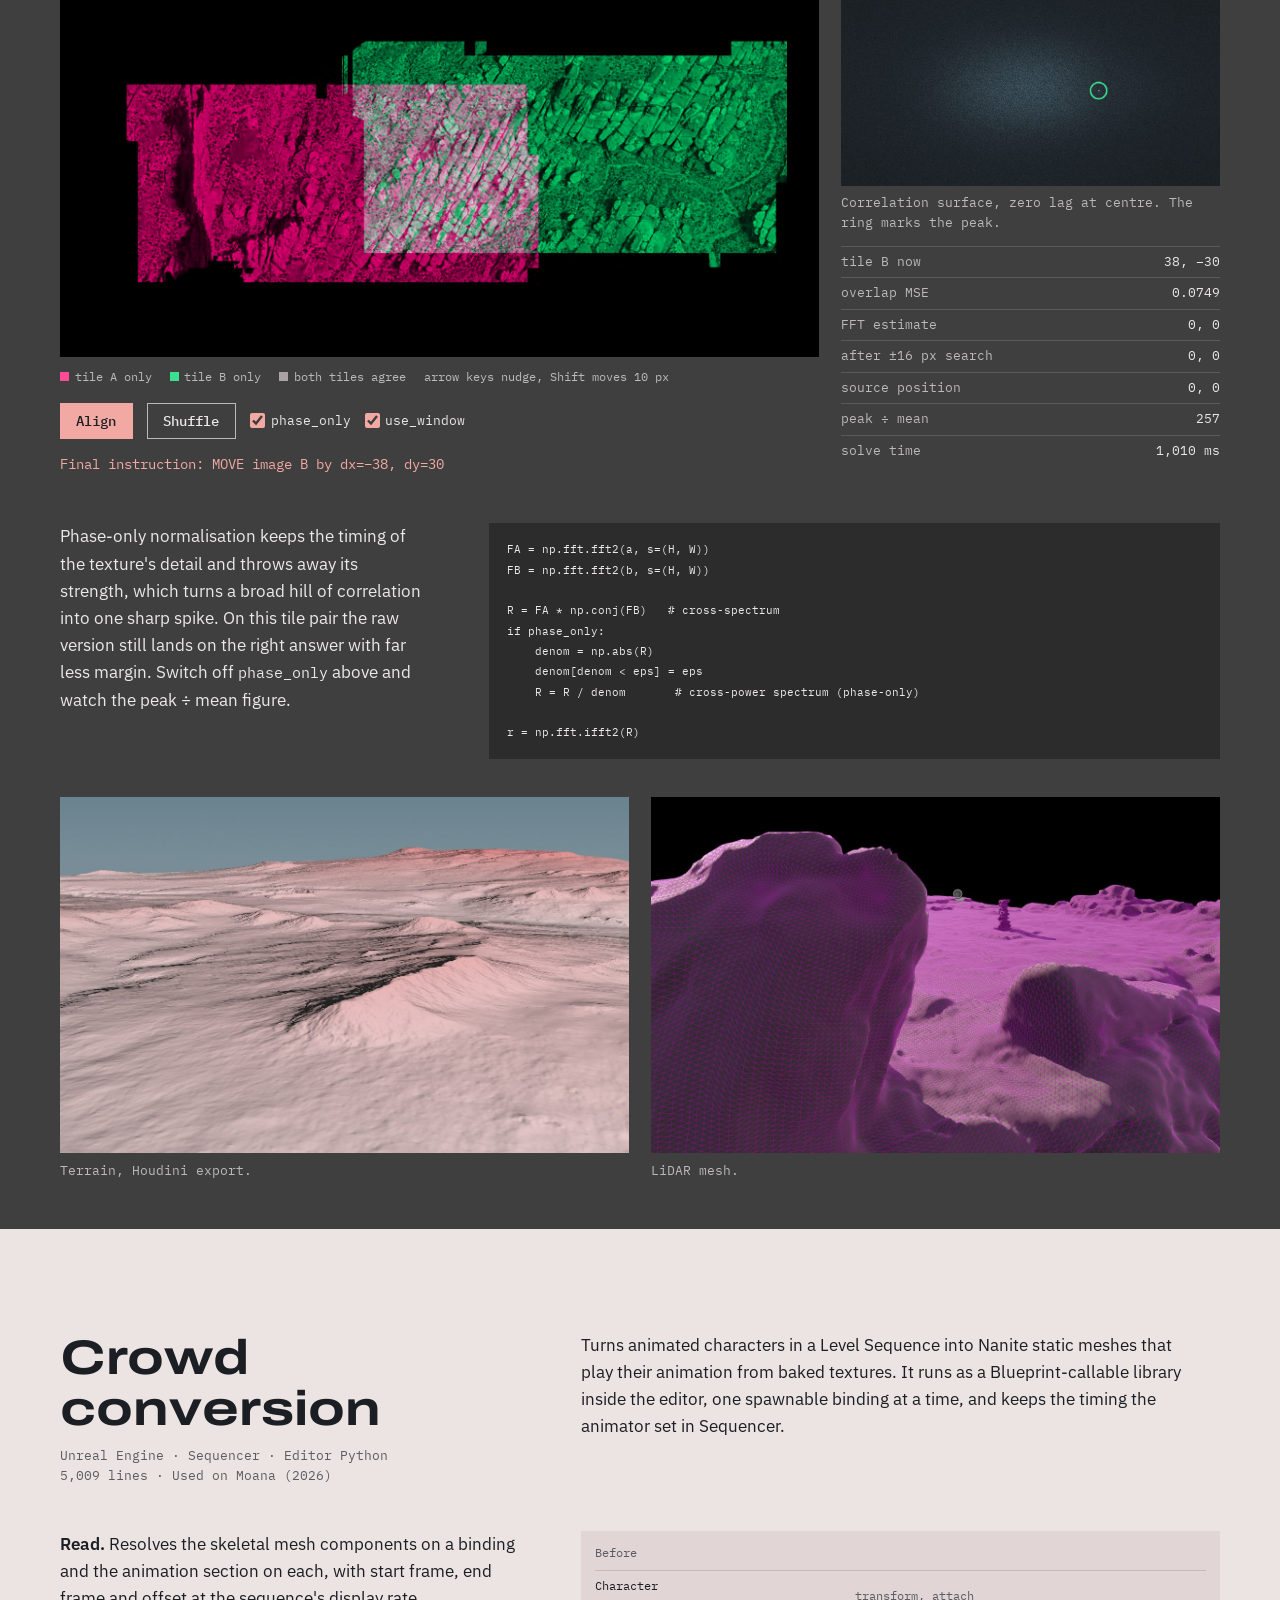
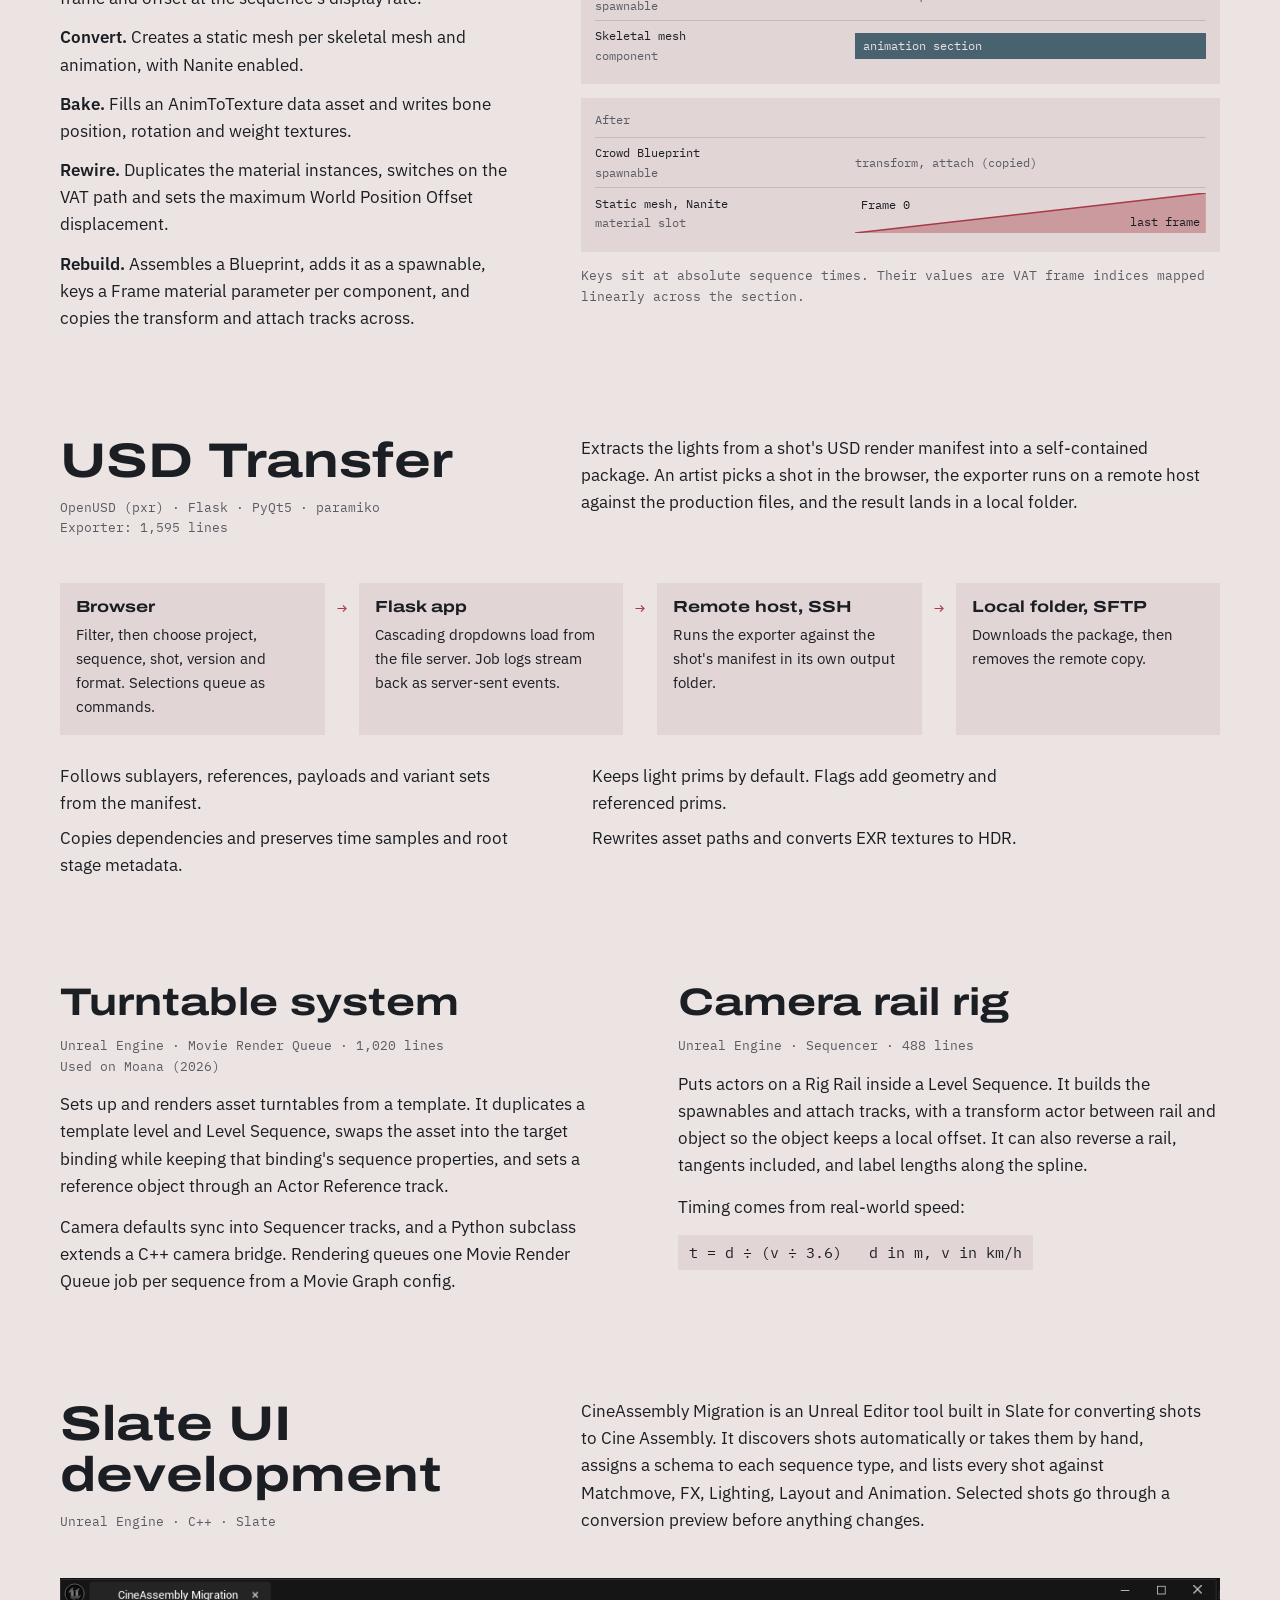
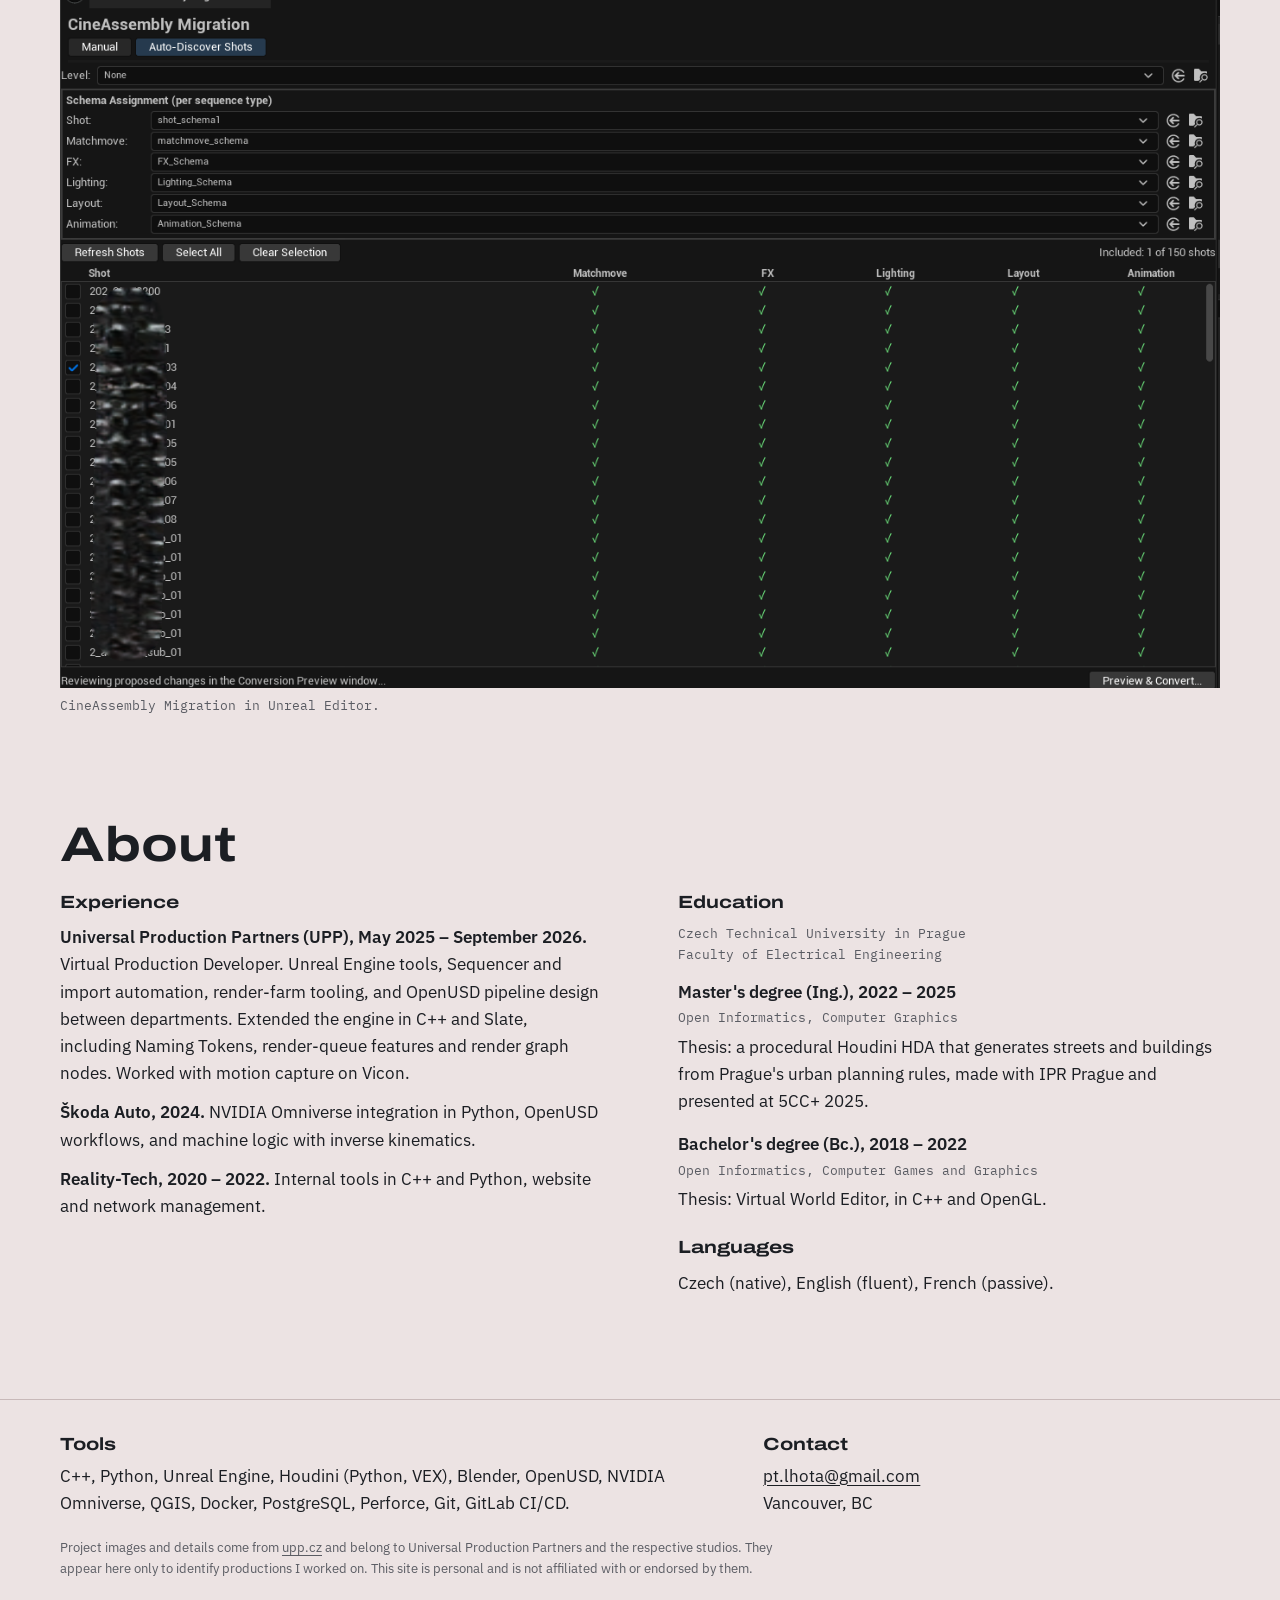
==== commit f60d94a3: "Update portfolio: new hero, Slate UI section, reworked education Co-Authored-By: Claude Opus 5.5 <no" ====
--- a/index.html
+++ b/index.html
@@ -13,12 +13,11 @@
 <link rel="preconnect" href="https://fonts.gstatic.com" crossorigin>
 <link rel="stylesheet" href="https://fonts.googleapis.com/css2?family=Archivo:wdth,wght@62..125,500..800&family=IBM+Plex+Mono:wght@400;500&family=IBM+Plex+Sans:ital,wght@0,400;0,500;0,600;1,400&display=swap">
 <style>
-/* Layout: the hero grows out of the terrain render's own sky, the body takes its pale rock tone,
-   and the demo sits in a band of Blender viewport grey so the Tenerife render bleeds into it. */
+/* Layout: Tenerife sits straight on Blender viewport grey in the hero, the demo band repeats that
+   grey, and the body between them keeps a pale rock tone. */
 :root {
   --bg: #ECE3E3; --surface: #E1D5D5; --ink: #1B1E23; --muted: #5A5C63; --line: #C8B9B9;
   --accent: #A63A47; --slate: #48626F;
-  --sky: #6A828F; --sky-ink: #101417;
   --vp: #3F3F3F; --vp-deep: #2C2C2D; --vp-ink: #ECE8E8; --vp-muted: #BDB9B9; --vp-line: #5A5A5B;
   --chan-a: #FF4B93; --chan-b: #39E08F; --hot: #F2A9A4;
   --display: "Archivo", "Arial Narrow", Arial, sans-serif;
@@ -55,14 +54,14 @@
 }
 
 /* Hero */
-.hero { background: var(--sky); color: var(--sky-ink); }
+.hero { background: var(--vp); color: var(--vp-ink); }
 .hero .wrap { display: grid; gap: clamp(20px, 3vw, 32px); padding-top: clamp(28px, 5vw, 56px); padding-bottom: clamp(20px, 3vw, 36px); }
 .who { display: flex; flex-wrap: wrap; align-items: baseline; gap: 8px 16px; }
 .hero h1 { font-size: clamp(2.05rem, 6.1vw, 5.1rem); font-weight: 800; letter-spacing: -.012em; max-width: 19ch; }
 .hero nav { font-family: var(--mono); font-size: .86rem; display: flex; flex-wrap: wrap; gap: 6px 22px; }
-.hero a:hover { color: var(--sky-ink); text-decoration-thickness: 2px; }
-.hero :focus-visible { outline-color: var(--sky-ink); }
-.hero-img { width: 100%; height: clamp(210px, 44vw, 700px); object-fit: cover; object-position: top; }
+.hero a:hover { color: var(--hot); text-decoration-thickness: 2px; }
+.hero :focus-visible { outline-color: var(--hot); }
+.hero-img { width: 100%; max-width: 1400px; margin-inline: auto; aspect-ratio: 1218 / 670; object-fit: cover; object-position: 50% 40%; }
 .cap { font-family: var(--mono); font-size: .8rem; color: var(--muted); }
 
 /* Sections */
@@ -122,9 +121,9 @@
 .excerpt { margin-top: clamp(30px, 4vw, 48px); display: grid; grid-template-columns: minmax(0, 4fr) minmax(0, 8fr); gap: 14px clamp(24px, 5vw, 64px); }
 .excerpt p { max-width: 42ch; }
 pre { background: var(--vp-deep); padding: 16px 18px; overflow-x: auto; line-height: 1.55; font-size: .82rem; }
-.fig-vp { margin-top: clamp(24px, 3vw, 40px); }
-.fig-vp img { width: 100%; max-width: 1040px; margin-inline: auto; }
-.fig-vp figcaption { color: var(--vp-muted); padding-bottom: 22px; }
+.fig-vp { display: grid; grid-template-columns: repeat(2, minmax(0, 1fr)); gap: 16px 22px; margin-top: clamp(24px, 3vw, 40px); padding-bottom: clamp(28px, 4vw, 48px); }
+.fig-vp img { width: 100%; aspect-ratio: 16 / 10; object-fit: cover; }
+.fig-vp figcaption { color: var(--vp-muted); margin-top: 8px; }
 
 /* Crowd conversion */
 .cols { display: grid; grid-template-columns: minmax(0, 5fr) minmax(0, 7fr); gap: 24px clamp(24px, 5vw, 64px); margin-top: clamp(28px, 4vw, 44px); align-items: start; }
@@ -157,10 +156,21 @@
 .pair p { margin-top: 14px; max-width: 58ch; }
 .eq { display: inline-block; font-family: var(--mono); font-size: .95rem; background: var(--surface); padding: .35em .7em; margin-top: 16px; }
 
+/* Slate UI */
+.shot { margin-top: clamp(28px, 4vw, 44px); }
+.shot img { width: 100%; }
+.shot figcaption { margin-top: 8px; }
+
 /* About */
 .about-title { font-size: clamp(1.8rem, 3.8vw, 3.1rem); margin-bottom: 24px; }
 .about { display: grid; grid-template-columns: repeat(2, minmax(0, 1fr)); gap: 32px clamp(32px, 6vw, 80px); }
 .about h3 { font-size: 1.1rem; margin-bottom: 12px; }
+.about h3.lang { margin-top: 26px; }
+.school { font-family: var(--mono); font-size: .8rem; color: var(--muted); margin-bottom: 14px; }
+.edu { display: grid; gap: 16px; }
+.edu b { display: block; font-weight: 600; }
+.edu span { display: block; font-family: var(--mono); font-size: .8rem; color: var(--muted); margin-top: 2px; }
+.edu p { margin-top: 5px; max-width: 58ch; }
 
 /* Footer */
 footer { border-top: 1px solid var(--line); padding-block: 36px 52px; }
@@ -169,7 +179,7 @@
 .legal { grid-column: 1 / -1; font-size: .82rem; color: var(--muted); max-width: 90ch; }
 
 @media (max-width: 820px) {
-  .head, .vp-head, .demo, .excerpt, .cols, .pair, footer .wrap, .keeps, .work, .about { grid-template-columns: minmax(0, 1fr); }
+  .head, .vp-head, .demo, .excerpt, .cols, .pair, footer .wrap, .keeps, .work, .about, .fig-vp { grid-template-columns: minmax(0, 1fr); }
   .stages li { grid-template-columns: 2.4rem minmax(0, 1fr); }
   .stages p { grid-column: 2; }
   .flow { grid-template-columns: minmax(0, 1fr); gap: 26px; }
@@ -191,10 +201,11 @@
       <a href="#usd">USD Transfer</a>
       <a href="#turntable">Turntable system</a>
       <a href="#rail">Camera rail rig</a>
+      <a href="#slate">Slate UI</a>
       <a href="#about">About</a>
     </nav>
   </div>
-  <img class="hero-img" src="[data-uri]" alt="Render of pale pink volcanic terrain with rounded cones and dark ridges under a slate-blue sky.">
+  <img class="hero-img" src="[data-uri]